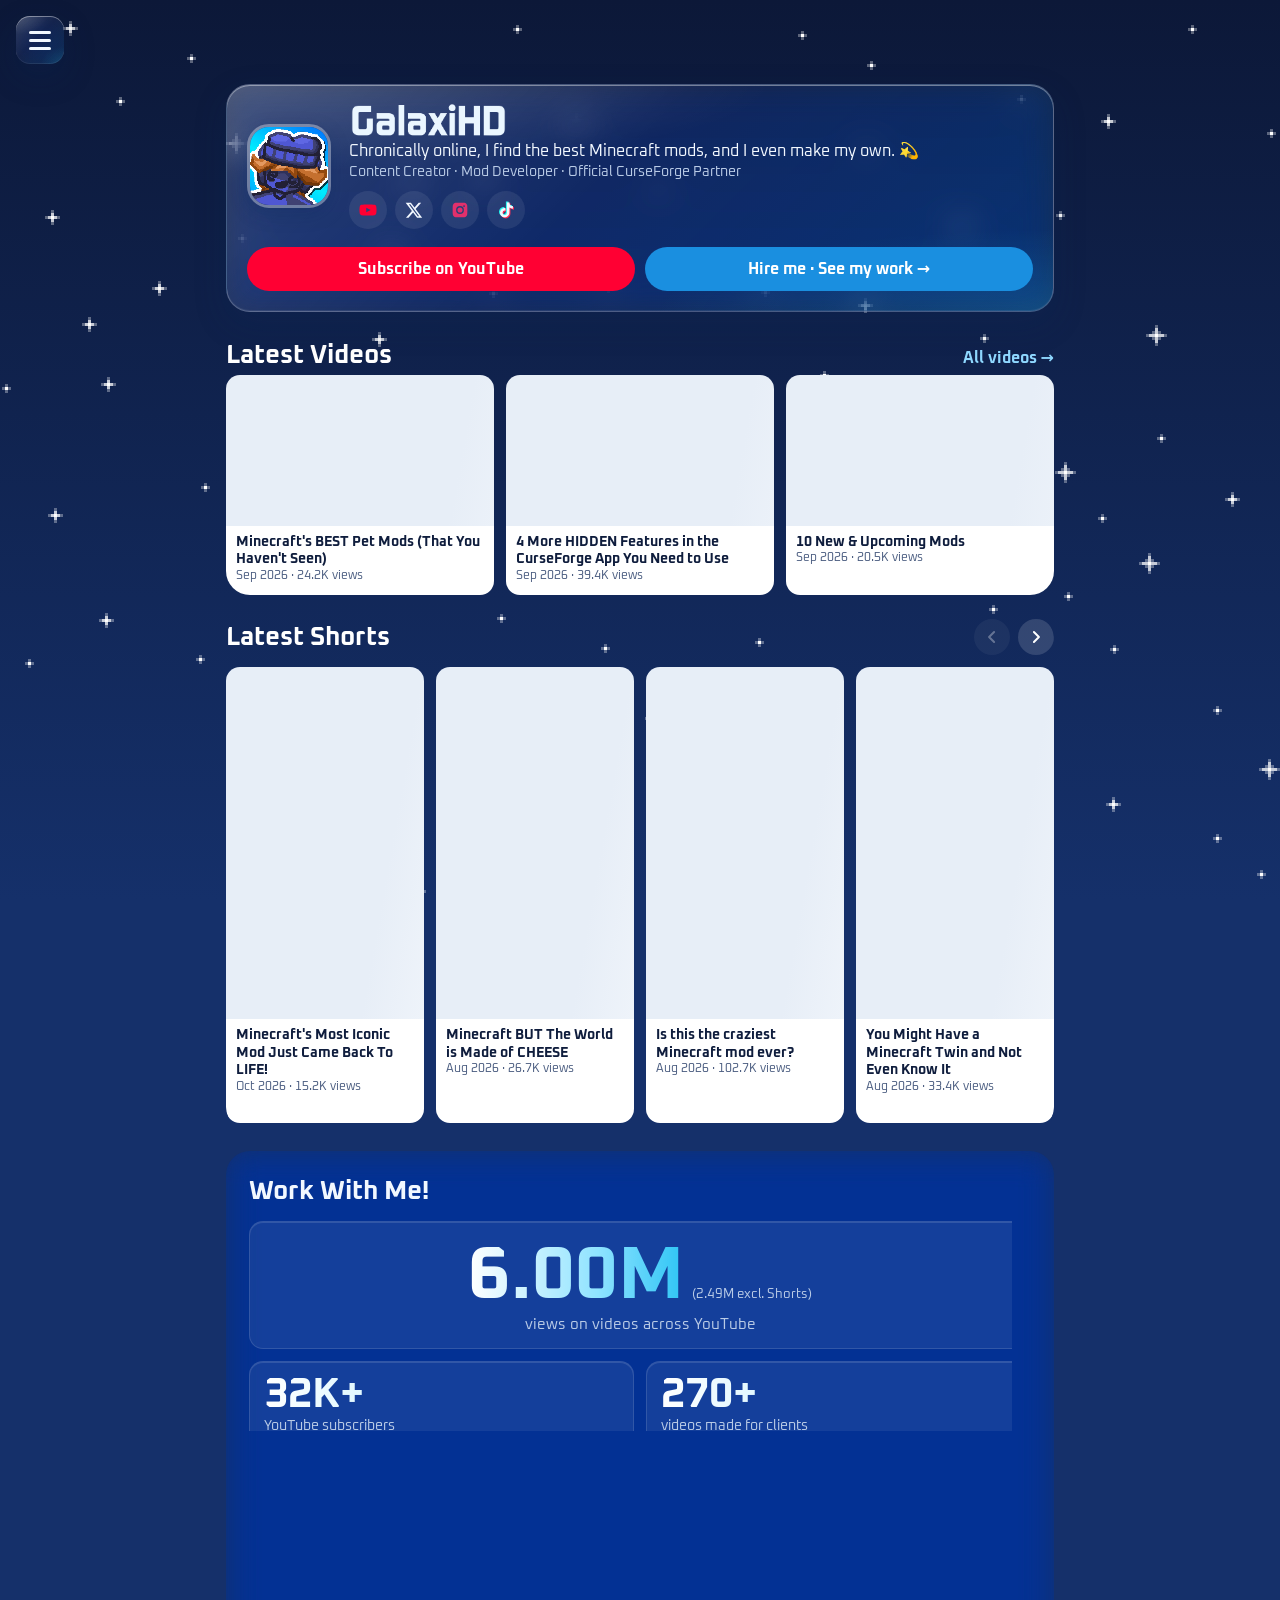
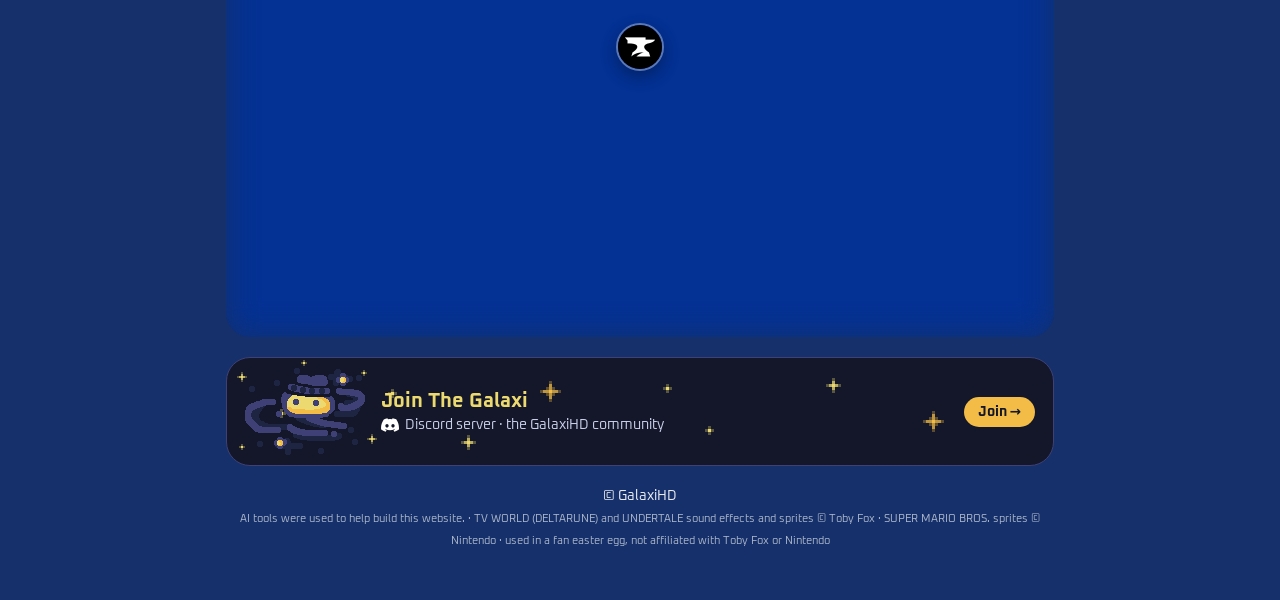
==== index.html @ 45ecb5bf "Egg: Sans-level pass: heal cap, true rotated hitboxes, tells for the sim bot, no-repeat dialogue dec" ====
<!doctype html>
<html lang="en">
<head>
<meta charset="utf-8">
<meta name="viewport" content="width=device-width, initial-scale=1, viewport-fit=cover">
<meta name="theme-color" content="#0c1838" media="(prefers-color-scheme: light)">
<meta name="theme-color" content="#050b1d" media="(prefers-color-scheme: dark)">
<title>GalaxiHD</title>
<meta name="description" content="Chronically online, I find the best Minecraft mods, and I even make my own. Content Creator, Mod Developer, Official CurseForge Partner.">
<meta property="og:title" content="GalaxiHD">
<meta property="og:description" content="Chronically online, I find the best Minecraft mods, and I even make my own. Content Creator, Mod Developer, Official CurseForge Partner.">
<meta property="og:image" content="https://galaxihd.com/assets/banner.jpg">
<link rel="icon" href="assets/logo.jpg">
<link rel="preconnect" href="https://fonts.googleapis.com">
<link rel="preconnect" href="https://fonts.gstatic.com" crossorigin>
<link href="https://fonts.googleapis.com/css2?family=Oxanium:wght@400;700&display=swap" rel="stylesheet">
<link rel="stylesheet" href="style.css?v=202610091642">
</head>
<body>
<header class="top" id="top">
  <button class="menu-btn glass" id="menuBtn" aria-label="Menu" aria-expanded="false" aria-controls="panel"><span></span><span></span><span></span></button>
</header>
<nav class="panel glass" id="panel" aria-label="Site menu">
  <a href="#top" aria-current="page"><svg viewBox="0 0 24 24" aria-hidden="true"><path d="M3 11 12 3.5l9 7.5"/><path d="M5.5 9.5V20h5v-5.5h3V20h5V9.5"/></svg>Home</a>
  <a class="sec" href="#latest">Latest Videos</a>
  <a class="sec" href="#shorts">Latest Shorts</a>
  <a class="sec" href="#work-with-me">Work With Me</a>
  <a class="sec" href="#community">Discord</a>
  <a href="portfolio/"><svg viewBox="0 0 24 24" aria-hidden="true"><rect x="3" y="7" width="18" height="13" rx="2.5"/><path d="M8.5 7V5.5a2 2 0 0 1 2-2h3a2 2 0 0 1 2 2V7M3 12.5h18"/></svg>Portfolio</a>
  <a href="fanart/"><svg viewBox="0 0 24 24" aria-hidden="true"><path d="M12 3a9 9 0 1 0 0 18c1.2 0 1.6-.8 1.6-1.6 0-.9-.8-1.3-.8-2.1 0-.9.7-1.6 1.6-1.6H17a4 4 0 0 0 4-4C21 6.8 17 3 12 3Z"/><circle cx="7.5" cy="11" r="1.2"/><circle cx="10.5" cy="7.2" r="1.2"/><circle cx="15" cy="7.5" r="1.2"/></svg>Fanart</a>
</nav>
<main>
  <section class="card glass hero" id="home">
    <div class="profile">
      <img class="avatar" src="assets/logo.jpg" alt="GalaxiHD avatar">
      <div>
      <!-- ponytail: title is a pre-rendered image of Continuum Bold; the font file itself isn't licensed for web embedding -->
      <h1><img class="name" src="assets/name-dark.png" alt="GalaxiHD"></h1> <!-- light-text version: the header is glass on navy in both themes -->
      <p class="tagline"><span class="on-desktop">Chronically online, I find the best Minecraft mods, and I even make my own. 💫</span><span class="on-phone">Chronically online, I find the best Minecraft mods and make my own. 💫</span></p> <!-- short: phones, fits 2 lines -->
      <p class="sub">Content Creator · Mod Developer · Official CurseForge Partner</p>
      <nav class="socials" id="socials" aria-label="Socials">
        <a class="social yt" href="https://www.youtube.com/@GalaxiHD" aria-label="YouTube" title="YouTube"><svg viewBox="0 0 24 24" aria-hidden="true"><path fill="currentColor" d="M23 7.2a3 3 0 0 0-2.1-2.1C19 4.6 12 4.6 12 4.6s-7 0-8.9.5A3 3 0 0 0 1 7.2 31 31 0 0 0 .6 12a31 31 0 0 0 .4 4.8 3 3 0 0 0 2.1 2.1c1.9.5 8.9.5 8.9.5s7 0 8.9-.5a3 3 0 0 0 2.1-2.1 31 31 0 0 0 .4-4.8 31 31 0 0 0-.4-4.8ZM9.7 15.1V8.9l5.8 3.1-5.8 3.1Z"/></svg></a>
        <a class="social x" href="https://x.com/GalaxiHDLIVE" aria-label="X" title="X"><svg viewBox="0 0 24 24" aria-hidden="true"><path fill="currentColor" d="M18.2 2.3h3.4l-7.4 8.4 8.7 11.5h-6.8l-5.3-7-6.1 7H1.3l7.9-9L.9 2.3h7l4.8 6.3 5.5-6.3Zm-1.2 17.9h1.9L7.1 4.2H5.1L17 20.2Z"/></svg></a>
        <a class="social ig" href="https://www.instagram.com/galaxihd/" aria-label="Instagram" title="Instagram"><svg viewBox="0 0 24 24" aria-hidden="true"><path fill="currentColor" d="M12 2.2c3.2 0 3.6 0 4.8.1 1.2.1 1.8.2 2.2.4.6.2 1 .5 1.4.9.4.4.7.9.9 1.4.2.4.4 1 .4 2.2.1 1.3.1 1.6.1 4.8s0 3.6-.1 4.8c-.1 1.2-.2 1.8-.4 2.2-.2.6-.5 1-.9 1.4-.4.4-.9.7-1.4.9-.4.2-1 .4-2.2.4-1.3.1-1.6.1-4.8.1s-3.6 0-4.8-.1c-1.2-.1-1.8-.2-2.2-.4-.6-.2-1-.5-1.4-.9-.4-.4-.7-.9-.9-1.4-.2-.4-.4-1-.4-2.2C2.2 15.6 2.2 15.2 2.2 12s0-3.6.1-4.8c.1-1.2.2-1.8.4-2.2.2-.6.5-1 .9-1.4.4-.4.9-.7 1.4-.9.4-.2 1-.4 2.2-.4C8.4 2.2 8.8 2.2 12 2.2Zm0 4.6a5.2 5.2 0 1 0 0 10.4 5.2 5.2 0 0 0 0-10.4Zm0 8.6a3.4 3.4 0 1 1 0-6.8 3.4 3.4 0 0 1 0 6.8Zm5.4-9.8a1.2 1.2 0 1 0 0 2.4 1.2 1.2 0 0 0 0-2.4Z"/></svg></a>
        <a class="social tt" href="https://www.tiktok.com/@galaxitiktok" aria-label="TikTok" title="TikTok"><svg viewBox="0 0 24 24" aria-hidden="true"><path fill="currentColor" d="M16.6 2h-3.4v13.6a2.9 2.9 0 1 1-2.9-2.9c.3 0 .6 0 .9.1V9.3a6.3 6.3 0 1 0 5.4 6.3V8.7a8 8 0 0 0 4.6 1.5V6.8a4.7 4.7 0 0 1-4.6-4.8Z"/></svg></a>
      </nav>
      </div>
    </div>
    <div class="cta">
      <a class="pill cta-fan" href="https://www.youtube.com/@GalaxiHD?sub_confirmation=1">Subscribe on YouTube</a>
      <a class="pill cta-hire" href="portfolio/">Hire me · See my work →</a>
    </div>
  </section>

  <section class="card section" id="latest" aria-labelledby="latest-h">
    <div class="section-head">
      <h2 id="latest-h">Latest Videos</h2>
      <a class="text-link" href="portfolio/">All videos →</a>
    </div>
    <div class="grid" data-src="videos.json, clients.json" data-show="3" data-limit="4" data-expand="false"></div>
  </section>

  <section class="card section" id="shorts" aria-labelledby="shorts-h">
    <div class="section-head">
      <h2 id="shorts-h">Latest Shorts</h2>
      <div class="pager">
        <button class="pg" data-dir="-1" aria-label="Previous Shorts" disabled><svg viewBox="0 0 24 24" aria-hidden="true"><path d="m14.5 6-6 6 6 6"/></svg></button>
        <button class="pg" data-dir="1" aria-label="Next Shorts"><svg viewBox="0 0 24 24" aria-hidden="true"><path d="m9.5 6 6 6-6 6"/></svg></button>
      </div>
    </div>
    <div class="shorts" data-src="shorts.json">
      <a class="shorts-yt" href="https://www.youtube.com/@GalaxiHD/shorts">Continue on YouTube<span aria-hidden="true">→</span></a>
    </div>
  </section>

  <section class="card glass work" id="work-with-me" aria-labelledby="work">
    <h2 id="work">Work With Me!</h2>
    <div class="stats">
      <div class="big"><span class="num"><span class="stat" data-stat="stats.json" data-key="views_all">8.31M</span><small>(<span data-stat="stats.json" data-key="views_longform" data-plain>2.48M</span> excl. Shorts)</small></span>views on videos across YouTube</div>
      <div><span class="stat" data-live="UCwywZS4y7ExtoSBUxZDgC3Q">32K+</span><span class="on-desktop">YouTube subscribers</span><span class="on-phone">subscribers</span></div>
      <div><span class="stat" data-count="clients.json, client_shorts.json">270+</span><span class="on-desktop">videos made for clients</span><span class="on-phone">client videos</span></div>
    </div>
    <!-- audience snapshot from YouTube Analytics (via VidIQ), 2026-07-10 to 2026-10-07; refresh every few months -->
    <div class="audience">
      <p class="audience-h">Audience · Last 90 Days</p>
      <ul><li><b>2.6M+</b> views</li><li><b>77%</b> aged 13–34</li><li><b>87%</b> male</li><li><b>Top:</b> US, UK, India, Philippines</li></ul>
    </div>
    <div class="brands">
      <p class="brands-h"><span>Trusted By Brands &amp; Creators</span></p>
      <!-- add a <li><a href="brand site"> per brand; the row turns into a looping carousel by itself once it's wider than the card (site.js) -->
      <div class="brand-track"><ul class="brand-row">
        <li><a href="https://www.curseforge.com/" target="_blank" rel="noopener"><svg aria-hidden="true"><use href="#i-cf"/></svg>CurseForge</a></li>
      </ul></div>
      <!-- creators: one <li> each, hidden while empty. site.js adds the hover tooltip (@ from the link, subs from data-subs)
           and sizes the pfp: 1x, 1.2x at 100K+, 1.5x at 1M+. data-verified adds the blue tick.
        <li data-subs="120000" data-verified><a href="https://www.youtube.com/@handle"><img src="ASSETS/creators/handle.jpg" alt=""></a></li>
      -->
      <ul class="creators">
        <li data-subs="96200"><a href="https://www.youtube.com/@CurseForge"><img src="assets/creators/curseforge.jpg" alt=""></a></li>
      </ul>
    </div>
    <p class="lead">I produce professional quality gaming &amp; entertainment videos from end to end, from idea to upload, as well as developing my own Minecraft mods, assets &amp; textures.</p>
    <ul class="skills" aria-label="What I do">
      <li>Scripting</li><li>Recording</li><li title="DaVinci Resolve">Editing</li><li title="Long-forms reworked into Shorts">Short-Form</li>
      <li>Audio</li><li title="Affinity Photo now, after 3+ years in Photoshop">Thumbnails</li><li title="Titles, descriptions and tags">YouTube SEO</li>
      <li title="My own mods, built in Java">Modding</li><li>Java</li><li title="Blockbench">BB Modeling</li>
      <li title="Aseprite">MC Texturing</li><li title="Blockbench">BB Animation</li><li title="Custom Minecraft assets">MC Assets</li>
    </ul>
    <p class="open">Open for Sponsorships, Client Video Editing, Mod Showcases, Collaborations &amp; more!</p>
    <div class="cta">
      <a class="pill cta-hire" href="portfolio/">See my portfolio →</a>
      <a class="pill cta-mail" href="mailto:contact@galaxihd.com"><svg viewBox="0 0 24 24" aria-hidden="true"><rect x="3" y="5" width="18" height="14" rx="2.5"/><path d="m3.5 7 8.5 6 8.5-6"/></svg>contact@galaxihd.com</a>
    </div>
  </section>

  <a class="discord galaxi" id="community" href="https://discord.gg/hn5hDpAbx8">
    <span class="gx-logo" aria-hidden="true"><img src="assets/discord/logo-crop.png" alt="" width="120" height="87"><img class="gx-star" src="assets/discord/star-m-gold.png" alt="" width="10" height="10" style="left:-8px;top:4px;--d:3.0s;--delay:-0s"><img class="gx-star" src="assets/discord/star-s-gold.png" alt="" width="6" height="6" style="left:116px;top:2px;--d:3.9s;--delay:-0.9s"><img class="gx-star" src="assets/discord/star-m-gold.png" alt="" width="10" height="10" style="left:122px;top:66px;--d:4.6s;--delay:-1.6s"><img class="gx-star" src="assets/discord/star-s-gold.png" alt="" width="6" height="6" style="left:-6px;top:76px;--d:5.3s;--delay:-2.3s"><img class="gx-star" src="assets/discord/star-s-gold.png" alt="" width="6" height="6" style="left:56px;top:-8px;--d:4.2s;--delay:-1.2s"></span>
    <span class="gx-text"><strong>Join The Galaxi</strong><span class="gx-sub"><svg viewBox="0 0 24 24" aria-hidden="true"><path fill="currentColor" d="M20.3 4.4A19.8 19.8 0 0 0 15.4 3l-.6 1.3a18.4 18.4 0 0 0-5.6 0L8.6 3a19.7 19.7 0 0 0-4.9 1.5C.6 9.1-.3 13.6.2 18.1a19.9 19.9 0 0 0 6 3l1.3-2a12.9 12.9 0 0 1-2-1l.5-.4a14.2 14.2 0 0 0 12.1 0l.5.4c-.6.4-1.3.7-2 1l1.3 2a19.8 19.8 0 0 0 6-3c.5-5.2-.9-9.7-3.6-13.7ZM8 15.3c-1.2 0-2.2-1.1-2.2-2.4S6.8 10.5 8 10.5s2.2 1.1 2.2 2.4-1 2.4-2.2 2.4Zm8 0c-1.2 0-2.2-1.1-2.2-2.4s1-2.4 2.2-2.4 2.2 1.1 2.2 2.4-1 2.4-2.2 2.4Z"/></svg><span class="on-desktop">Discord server · the GalaxiHD community</span><span class="on-phone">GalaxiHD community</span></span></span>
    <span class="discord-go">Join →</span>
  </a>

  <footer>© GalaxiHD<br><small>AI tools were used to help build this website. · TV WORLD (DELTARUNE) and UNDERTALE sound effects and sprites © Toby Fox · SUPER MARIO BROS. sprites © Nintendo · used in a fan easter egg, not affiliated with Toby Fox or Nintendo</small></footer>
</main>

<svg width="0" height="0" style="position:absolute" aria-hidden="true"><symbol id="i-cf" viewBox="0 0 24 24"><path fill="currentColor" d="M18.326 9.2145S23.2261 8.4418 24 6.1882h-7.5066V4.4H0l2.0318 2.3576V9.173s5.1267-.2665 7.1098 1.2372c2.7146 2.516-3.053 5.917-3.053 5.917L5.0995 19.6c1.5465-1.4726 4.494-3.3775 9.8983-3.2857-2.0565.65-4.1245 1.6651-5.7344 3.2857h10.9248l-1.0288-3.2726s-7.918-4.6688-.8336-7.1127z"/></symbol><symbol id="i-mr" viewBox="0 0 24 24"><path fill="currentColor" d="M12.252.004a11.78 11.768 0 0 0-8.92 3.73 11 10.999 0 0 0-2.17 3.11 11.37 11.359 0 0 0-1.16 5.169c0 1.42.17 2.5.6 3.77.24.759.77 1.899 1.17 2.529a12.3 12.298 0 0 0 8.85 5.639c.44.05 2.54.07 2.76.02.2-.04.22.1-.26-1.7l-.36-1.37-1.01-.06a8.5 8.489 0 0 1-5.18-1.8 5.34 5.34 0 0 1-1.3-1.26c0-.05.34-.28.74-.5a37.572 37.545 0 0 1 2.88-1.629c.03 0 .5.45 1.06.98l1 .97 2.07-.43 2.06-.43 1.47-1.47c.8-.8 1.48-1.5 1.48-1.52 0-.09-.42-1.63-.46-1.7-.04-.06-.2-.03-1.02.18-.53.13-1.2.3-1.45.4l-.48.15-.53.53-.53.53-.93.1-.93.07-.52-.5a2.7 2.7 0 0 1-.96-1.7l-.13-.6.43-.57c.68-.9.68-.9 1.46-1.1.4-.1.65-.2.83-.33.13-.099.65-.579 1.14-1.069l.9-.9-.7-.7-.7-.7-1.95.54c-1.07.3-1.96.53-1.97.53-.03 0-2.23 2.48-2.63 2.97l-.29.35.28 1.03c.16.56.3 1.16.31 1.34l.03.3-.34.23c-.37.23-2.22 1.3-2.84 1.63-.36.2-.37.2-.44.1-.08-.1-.23-.6-.32-1.03-.18-.86-.17-2.75.02-3.73a8.84 8.839 0 0 1 7.9-6.93c.43-.03.77-.08.78-.1.06-.17.5-2.999.47-3.039-.01-.02-.1-.02-.2-.03Zm3.68.67c-.2 0-.3.1-.37.38-.06.23-.46 2.42-.46 2.52 0 .04.1.11.22.16a8.51 8.499 0 0 1 2.99 2 8.38 8.379 0 0 1 2.16 3.449 6.9 6.9 0 0 1 .4 2.8c0 1.07 0 1.27-.1 1.73a9.37 9.369 0 0 1-1.76 3.769c-.32.4-.98 1.06-1.37 1.38-.38.32-1.54 1.1-1.7 1.14-.1.03-.1.06-.07.26.03.18.64 2.56.7 2.78l.06.06a12.07 12.058 0 0 0 7.27-9.4c.13-.77.13-2.58 0-3.4a11.96 11.948 0 0 0-5.73-8.578c-.7-.42-2.05-1.06-2.25-1.06Z"/></symbol></svg>
<canvas id="fx" aria-hidden="true"></canvas>
<script src="site.js?v=202610091642"></script>
</body>
</html>
---- style.css ----
:root {
    --bg1: #0c1838;
    --bg2: #15306a;
    --soft: #eef3fa;
    --sky: #2ec5f5;
    --sky-deep: #1a8fe0;
    --card: #ffffff;
    --tile: #ffffff;
    --text: #0f1d3d;
    --muted: #4d5f82;
    --shadow: 0 12px 32px rgba(8, 40, 90, .22);
    --shadow-hover: 0 18px 40px rgba(8, 40, 90, .30);
    --radius: 24px;
    --blurple: #5865f2;
    --sk1: #e7eef7;
    --sk2: #f6f9fd;
  }
  @media (prefers-color-scheme: dark) {
    :root {
      --sky: #0b3a66;
      --sky-deep: #061d38;
      --card: #10233f;
      --tile: #16305a;
      --text: #eaf6ff;
      --muted: #a3bbd8;
      --shadow: 0 12px 32px rgba(0, 0, 0, .45);
      --shadow-hover: 0 18px 40px rgba(0, 0, 0, .55);
      --bg1: #050b1d;
      --bg2: #0c1c40;
      --soft: #1c3a66;
      --sk1: #1a3358;
      --sk2: #24436f;
    }
  }
  * { box-sizing: border-box; }
  html { scroll-behavior: smooth; overflow-anchor: none; background: var(--bg2); } /* the colour Safari shows behind its toolbars and when you overscroll */
  [id] { scroll-margin-top: 84px; }
  .sr-only { position: absolute; width: 1px; height: 1px; overflow: hidden; clip: rect(0 0 0 0); }
  body {
    margin: 0;
    min-height: 100vh; min-height: 100dvh;
    font-family: "Oxanium", system-ui, sans-serif;
    color: var(--text);
    padding: 0 0 calc(48px + env(safe-area-inset-bottom)); /* clear of the iPhone home bar */
  }
  /* the navy gradient sits on a fixed layer: iOS ignores background-attachment: fixed (the gradient would stretch down the whole page) */
  body::before { content: ""; position: fixed; inset: 0; z-index: -1; background: linear-gradient(180deg, var(--bg1), var(--bg2)); pointer-events: none; }
  /* pixel night sky: star sprites scaled 3x with nearest-neighbour, twinkling (see site.js) */
  #stars { position: fixed; inset: 0; z-index: 0; pointer-events: none; overflow: hidden; }
  #stars img { position: absolute; image-rendering: pixelated; animation: twinkle var(--d) steps(3, end) var(--delay) infinite; }
  @keyframes twinkle { 0%, 100% { opacity: var(--o); } 50% { opacity: calc(var(--o) * .25); } }
  @media (prefers-reduced-motion: reduce) { #stars img { animation: none; } }
  main { position: relative; z-index: 1; max-width: 560px; margin: 0 auto; padding: 84px 16px 0; display: grid; gap: 20px; }
  .top { position: fixed; top: 16px; left: 16px; z-index: 5; }
  .card { background: var(--card); border-radius: var(--radius); box-shadow: var(--shadow); overflow: hidden; }
  /* compact profile header: avatar on the left, name + lines beside it */
  .profile, .profile-mini { display: flex; align-items: center; gap: 18px; padding: 18px 20px; text-align: left; }
  .profile h1, .profile-mini h1 { margin: 0; }
  .avatar {
    width: 84px; height: 84px; flex: none;
    border-radius: 22px; border: 3px solid var(--card);
    box-shadow: 0 6px 18px rgba(8, 40, 90, .25);
    image-rendering: pixelated;
  }
  h1, h2 { margin: 8px 0 4px; font-weight: 700; }
  h2 { font-size: 1.6rem; } /* one size for every section title, on every page */
  .name { display: block; height: 34px; width: auto; }
  .tagline { margin: 4px 0 0; font-size: 1rem; }
  .sub { margin: 2px 0 0; color: var(--muted); font-size: .88rem; }

  .socials { display: flex; gap: 8px; margin-top: 10px; }
  .social {
    display: grid; place-items: center; width: 38px; height: 38px; border-radius: 50%;
    background: var(--soft); color: var(--text); text-decoration: none;
    transition: transform .15s ease, box-shadow .15s ease, background .15s ease, color .15s ease;
  }
  .social svg { width: 18px; height: 18px; flex: none; color: var(--brand, var(--text)); transition: color .15s ease; }
  .social.yt { --brand: #ff0033; }
  .social.x  { --brand: #000; }
  .social.ig { --brand: #e1306c; --brand-bg: linear-gradient(45deg, #feda75, #fa7e1e 25%, #d62976 50%, #962fbf 75%, #4f5bd5); }
  .social.tt { --brand: #000; }
  @media (prefers-color-scheme: dark) { .social.x svg, .social.tt svg { color: var(--text); } }
  .social:hover, .social:focus-visible {
    transform: translateY(-3px); box-shadow: var(--shadow-hover);
    background: var(--brand-bg, var(--brand)); color: #fff;
  }
  .social:hover svg, .social:focus-visible svg { color: #fff; }
  /* TikTok's 3D logo look: cyan + red offset copies behind the note */
  .social.tt svg { filter: drop-shadow(-1px -1px 0 #25f4ee) drop-shadow(1px 1px 0 #fe2c55); }
  .social.tt:hover svg, .social.tt:focus-visible svg { filter: drop-shadow(-1.5px -1px 0 #25f4ee) drop-shadow(1.5px 1px 0 #fe2c55); }
  .social:focus-visible, .pill:focus-visible { outline: 3px solid var(--sky-deep); outline-offset: 3px; }

  .discord {
    display: flex; align-items: center; gap: 12px; padding: 12px 18px; border-radius: var(--radius); /* same corners as the cards */
    background: rgba(88, 101, 242, .22); border: 1px solid rgba(255, 255, 255, .12);
    color: #fff; text-decoration: none; font-size: .95rem; transition: background .15s ease;
  }
  .discord:hover, .discord:focus-visible { background: rgba(88, 101, 242, .38); }
  .discord > svg { width: 26px; height: 26px; flex: none; color: #fff; }
  .discord-go { margin-left: auto; padding: 6px 14px; border-radius: 999px; background: var(--blurple); font-weight: 700; font-size: .85rem; white-space: nowrap; }

  .pill {
    display: inline-flex; align-items: center; justify-content: center;
    min-height: 44px; padding: 10px 20px; border-radius: 999px;
    font-weight: 700; text-decoration: none; white-space: nowrap;
    transition: transform .15s ease, filter .15s ease;
  }
  .pill:hover { transform: translateY(-2px); filter: brightness(1.05); }

  .work { padding: 22px; }
  .stats { display: grid; grid-template-columns: 1fr 1fr; gap: 12px; margin: 12px 0 4px; }
  .stats > div { padding: 12px 14px; border-radius: 14px; background: var(--soft); font-size: .85rem; color: var(--muted); }
  .stat { display: block; font-size: 1.6rem; font-weight: 700; color: var(--text); }
  /* hero + work calls to action: fan and hire side by side, equal weight */
  .cta { display: grid; grid-template-columns: 1fr 1fr; gap: 10px; }
  .hero .cta { padding: 0 20px 20px; }
  .cta.one { grid-template-columns: 1fr; }
  .cta .pill { color: #fff; font-size: 1rem; }
  .cta-fan { background: #ff0033; }
  .cta-hire { background: var(--sky-deep); }
  .cta-mail { display: inline-flex; align-items: center; justify-content: center; gap: 8px; }
  .cta-mail svg { width: 18px; height: 18px; flex: none; fill: none; stroke: currentColor; stroke-width: 2; stroke-linecap: round; stroke-linejoin: round; }
  .cta-mail { background: var(--soft); color: var(--text) !important; }
  /* .glass (page headers + Work With Me): frosted glass over the night sky, same in light and dark (it always sits on navy).
     Local tokens re-skin everything inside: light text, glassy tiles. */
  .glass {
    --text: #f2f8ff; --muted: #b9cbe6; --soft: rgba(255, 255, 255, .08);
    position: relative; isolation: isolate; color: var(--text);
    background: linear-gradient(135deg, rgba(255, 255, 255, .17), rgba(255, 255, 255, .05) 45%, rgba(46, 197, 245, .12));
    -webkit-backdrop-filter: blur(16px) saturate(170%); backdrop-filter: blur(16px) saturate(170%);
    border: 1px solid rgba(255, 255, 255, .22);
    box-shadow: var(--shadow), inset 0 1px 0 rgba(255, 255, 255, .4), inset 0 -1px 0 rgba(255, 255, 255, .08);
  }
  .glass .avatar { border-color: rgba(255, 255, 255, .35); }
  .glass .social.x svg, .glass .social.tt svg { color: var(--text); } /* black logos vanish on glass */
  .glass::before { /* soft light catching the top-left edge */
    content: ""; position: absolute; inset: 0; z-index: -1; pointer-events: none;
    background: radial-gradient(120% 70% at 0% 0%, rgba(255, 255, 255, .14), transparent 55%),
                radial-gradient(80% 60% at 100% 100%, rgba(46, 197, 245, .16), transparent 60%);
  }
  .work .stats > div { background: rgba(255, 255, 255, .07); border: 1px solid rgba(255, 255, 255, .12); box-shadow: inset 0 1px 0 rgba(255, 255, 255, .12); }
  .work .stat { background: linear-gradient(90deg, #fff, #8fe3ff); -webkit-background-clip: text; background-clip: text; color: transparent; }
  .work .cta-mail { background: rgba(255, 255, 255, .12); border: 1px solid rgba(255, 255, 255, .25); transition: transform .15s ease, background .25s ease; }
  .work .cta-mail:hover { background: rgba(255, 255, 255, .2); }
  .glass { transition: border-color .3s ease, box-shadow .3s ease; }
  .glass::after { /* light that follows the mouse (site.js); fades out when the mouse leaves */
    content: ""; position: absolute; left: 0; top: 0; width: 600px; height: 600px; z-index: -1; pointer-events: none;
    opacity: 0; transition: opacity .4s ease; will-change: transform; /* moved, never repainted */
    background: radial-gradient(circle, rgba(255, 255, 255, .16), transparent 50%);
    transform: translate(calc(var(--mx, 300px) - 300px), calc(var(--my, 300px) - 300px));
  }
  .glass:hover::after { opacity: 1; }
  .glass:hover { border-color: rgba(143, 227, 255, .45); box-shadow: var(--shadow-hover), 0 0 40px rgba(46, 197, 245, .18), inset 0 1px 0 rgba(255, 255, 255, .45); }
  .work h2 { margin: 2px 0 14px; }
  .audience { margin: 10px 0 2px; text-align: center; } /* quick fit check for brands, not a stats page */
  .audience-h { margin: 0 0 6px; font-size: .7rem; font-weight: 700; letter-spacing: .12em; text-transform: uppercase; color: var(--muted); }
  .audience ul { list-style: none; margin: 0; padding: 0; display: flex; flex-wrap: wrap; justify-content: center; gap: 6px 18px; font-size: .9rem; color: var(--muted); }
  .audience b { color: var(--text); }
  .work .stats > div { container-type: inline-size; } /* lets the number shrink to fit its tile */
  .work .stat { font-size: min(clamp(2rem, 6vw, 2.6rem), 19cqi); line-height: 1.05; font-variant-numeric: tabular-nums; white-space: nowrap; }
  .work .stats > div { transition: transform .2s ease, background .25s ease, border-color .25s ease; }
  .work .stats > div:hover { transform: translateY(-3px); background: rgba(255, 255, 255, .12); border-color: rgba(143, 227, 255, .4); }
  /* headline tile: client views, full width, the biggest number on the page */
  .work .stats > .big { grid-column: 1 / -1; text-align: center; padding: 16px 14px 14px; font-size: .95rem; }
  .work .big .num { display: block; } /* big number + small "(2.48M excl. Shorts)" on one line, label below */
  .work .big .num > .stat { display: inline; }
  .work .big small { margin-left: 8px; font-size: .8rem; color: var(--muted); white-space: nowrap; }
  .work .big .stat { font-size: min(clamp(3rem, 11vw, 4.6rem), 26cqi); background: linear-gradient(90deg, #fff, #8fe3ff 60%, #2ec5f5); -webkit-background-clip: text; background-clip: text; }
  /* divider + brand logos; .scroll (added by site.js when they overflow) turns the row into a looping marquee */
  .brands { margin: 18px 0 4px; }
  .brands-h { display: flex; align-items: center; gap: 12px; margin: 0 0 10px; font-size: .75rem; font-weight: 700; letter-spacing: .12em; text-transform: uppercase; color: var(--muted); }
  .brands-h::before, .brands-h::after { content: ""; flex: 1; height: 1px; background: linear-gradient(90deg, transparent, rgba(255, 255, 255, .3), transparent); }
  .brand-track { overflow: hidden; -webkit-mask-image: linear-gradient(90deg, transparent, #000 12%, #000 88%, transparent); mask-image: linear-gradient(90deg, transparent, #000 12%, #000 88%, transparent); }
  .brand-row { list-style: none; margin: 0; padding: 0; display: flex; justify-content: center; container-type: inline-size; }
  .brand-row li { display: flex; align-items: center; gap: 8px; padding: 6px 20px; font-size: 1.1rem; font-weight: 700; white-space: nowrap; opacity: .85; transition: opacity .25s ease; }
  .brand-row li:hover { opacity: 1; }
  .brand-row a { display: flex; align-items: center; gap: 8px; color: inherit; text-decoration: none; } /* the whole logo + name is the link */
  .brand-row svg { width: 26px; height: 26px; color: currentColor; }
  .brand-row.scroll { justify-content: flex-start; width: max-content; animation: marquee 25s linear infinite; }
  .brand-track:hover .brand-row.scroll { animation-play-state: paused; }
  @keyframes marquee { to { transform: translateX(-50%); } }
  @media (prefers-reduced-motion: reduce) { .brand-row.scroll { animation: none; } }
  /* creators: floating round pfps under the brand logos, hover shows @ + subs */
  /* loose staggered cloud; positions are set by site.js (scatter) */
  .creators { list-style: none; margin: 12px 0 0; padding: 0; position: relative; }
  .creators li { position: absolute; will-change: transform; } /* own layer: the float never repaints the glass */
  .creators:empty { display: none; }
  .creators li { animation: bob 4s ease-in-out infinite alternate; }
  @keyframes bob { from { transform: translateY(-3px); } to { transform: translateY(3px); } }
  .creators a { position: relative; display: block; border-radius: 50%; }
  .creators img { display: block; width: calc(48px * var(--s, 1)); height: calc(48px * var(--s, 1)); border-radius: 50%; border: 2px solid rgba(255, 255, 255, .35); box-shadow: 0 6px 16px rgba(0, 0, 0, .3); transition: transform .2s ease, border-color .25s ease; }
  .creators a:hover img, .creators a:focus-visible img { transform: scale(1.12); border-color: #8fe3ff; }
  .creators a:focus-visible { outline: 3px solid var(--sky-deep); outline-offset: 3px; }
  .tip {
    position: absolute; bottom: calc(100% + 10px); left: 50%; translate: -50% 4px; opacity: 0; pointer-events: none; z-index: 2;
    padding: 6px 10px; border-radius: 10px; white-space: nowrap; text-align: center; font-size: .8rem; font-weight: 700; color: #fff;
    background: rgba(12, 24, 56, .95); border: 1px solid rgba(255, 255, 255, .2);
    transition: opacity .2s ease, translate .2s ease;
  }
  .tick { position: absolute; right: -2px; bottom: -2px; width: calc(16px * var(--s, 1)); height: calc(16px * var(--s, 1)); filter: drop-shadow(0 1px 2px rgba(0, 0, 0, .4)); }
  .tip small { display: block; font-weight: 400; color: var(--muted); }
  .creators a:hover .tip, .creators a:focus-visible .tip { opacity: 1; translate: -50% 0; }
  @media (prefers-reduced-motion: reduce) { .creators li { animation: none; } }
  .work .lead { font-size: 1.15rem; line-height: 1.45; margin: 18px 0 12px; font-weight: 700; text-align: center; text-wrap: balance; }
  .skills { list-style: none; padding: 0; margin: 0 0 8px; display: flex; flex-wrap: wrap; gap: 0 6px; justify-content: center; container-type: inline-size; } /* each tag sized to its word; row gap is li margin so the break adds none */
  .skills .break { flex-basis: 100%; height: 0; padding: 0; border: 0; margin: 0; display: none; } /* pyramid rows, each narrower than the one above: 7/5, 6/4/2, 5/4/3, 4/3/3/2 */
  @container (width >= 620px) { .skills .b7 { display: block; } }
  @container (535px <= width < 620px) { .skills .b6 { display: block; } }
  @container (420px <= width < 535px) { .skills .b5 { display: block; } }
  @container (width < 420px) { .skills .b4 { display: block; } }
  @container (width <= 320px) { .skills li:not(.break) { padding: 5px 8px; font-size: .75rem; } }
  .skills li { padding: 5px 12px; margin-bottom: 6px; border-radius: 999px; font-size: .8rem; font-weight: 700; background: rgba(255, 255, 255, .08); border: 1px solid rgba(255, 255, 255, .16); transition: transform .15s ease, background .25s ease, border-color .25s ease, color .25s ease; }
  .skills li:hover { transform: translateY(-2px); background: rgba(143, 227, 255, .18); border-color: rgba(143, 227, 255, .55); color: #fff; }
  .skills li[title] { text-decoration: underline dotted rgba(255, 255, 255, .4); text-underline-offset: 3px; }
  .work .open { margin: 0 0 18px; color: var(--muted); font-size: .9rem; text-align: center; text-wrap: balance; }
  .section-head { display: flex; align-items: baseline; justify-content: space-between; gap: 12px; }
  .text-link { color: var(--sky-deep); font-weight: 700; text-decoration: none; white-space: nowrap; }
  .text-link:hover { text-decoration: underline; }

  /* star pointer (site.js) */
  .star-cursor, .star-cursor * { cursor: none; }
  #cursor {
    position: fixed; left: 0; top: 0; z-index: 11; pointer-events: none; opacity: 0;
    width: 32px; height: 34px; margin: -17px 0 0 -16px; image-rendering: pixelated;
    filter: drop-shadow(0 0 6px rgba(0, 211, 255, .6));
    transition: opacity .15s ease, rotate .3s ease-out, scale .15s ease; /* rotate = sway from mouse movement */
  }
  #cursor.on { opacity: 1; }
  #cursor.hot { scale: 1.25; }
  @media (prefers-reduced-motion: reduce) { #cursor { transition: opacity .15s ease; } }
  #fx { position: fixed; inset: 0; width: 100%; height: 100%; pointer-events: none; z-index: 10; }
  footer { text-align: center; color: #fff; font-size: .85rem; line-height: 1.6; opacity: .9; }
  footer a { color: #fff; }
  footer small { font-size: .7rem; opacity: .7; }

  @media (max-width: 560px) {
    .avatar { width: 64px; height: 64px; border-radius: 18px; }
    .profile, .profile-mini { gap: 14px; padding: 16px; }
    .name { height: 28px; }
    .hero .profile { flex-direction: column; text-align: center; } /* avatar on top: the lines get the full width */
    .hero .socials { justify-content: center; }
    .hero .name { display: block; margin-inline: auto; }
    .on-desktop { display: none; } /* phone wording swaps: .on-desktop / .on-phone spans */
  }
  @media (max-width: 420px) {
    .cta, .stats { grid-template-columns: 1fr; }
  }
  /* ---- menu button + side panel ---- */
  .menu-btn {
    width: 48px; height: 48px; border: 0; border-radius: 14px; cursor: pointer;
    display: grid; place-content: center; gap: 5px; overflow: hidden;
    transition: transform .15s ease;
  }
  .menu-btn span { display: block; width: 22px; height: 3px; border-radius: 2px; background: currentColor; }
  .menu-btn:hover { transform: translateY(-2px); }
  .menu-btn:focus-visible { outline: 3px solid #fff; outline-offset: 3px; }
  /* sidebar: toggled by the button; section links keep it open, page links close it */
  .menu-btn.glass { position: relative; }
  .menu-btn span { transition: transform .2s ease, opacity .2s ease; }
  .menu-open .menu-btn span:nth-child(1) { transform: translateY(8px) rotate(45deg); }
  .menu-open .menu-btn span:nth-child(2) { opacity: 0; transform: scaleX(0); } /* scale too: iOS Safari doesn't repaint an opacity-only change inside the frosted (backdrop-filter) button */
  .menu-open .menu-btn span:nth-child(3) { transform: translateY(-8px) rotate(-45deg); }
  .panel {
    position: fixed; z-index: 5; top: 76px; left: 16px; width: 220px; overflow: hidden; /* ponytail: no scroll, the menu is short; add max-height + overflow-y if it ever outgrows a phone */
    display: none; gap: 2px; padding: 10px; border-radius: 20px;
  }
  .menu-open .panel { display: grid; }
  .panel.anim { animation: drop .2s ease-out; }
  @keyframes drop { from { opacity: 0; transform: translateY(-8px); } }
  .panel a { display: flex; align-items: center; gap: 10px; padding: 10px 12px; border-radius: 12px; color: var(--text); text-decoration: none; font-weight: 700; transition: background .2s ease; }
  .panel a:hover, .panel a:focus-visible { background: rgba(255, 255, 255, .12); outline: none; }
  .panel a[aria-current] { background: rgba(46, 197, 245, .22); }
  .panel a.sec { padding: 7px 12px 7px 40px; font-size: .9rem; font-weight: 400; color: var(--muted); }
  .panel a.sec:hover, .panel a.sec:focus-visible { color: var(--text); }
  .panel svg { width: 18px; height: 18px; flex: none; fill: none; stroke: currentColor; stroke-width: 2; stroke-linecap: round; stroke-linejoin: round; }
  .panel circle { fill: currentColor; stroke: none; }
  /* sidebar never covers the page on desktop: beside it when there's room, pushes it over when tight */
  @media (800px <= width < 1332px) { .menu-open body { padding-left: 236px; } } /* 1332 = 860px main + sidebar on both sides */
  @media (width < 800px) { /* phones: a pop-over menu that may cover the page, never remembered */
    .panel { z-index: 20; width: min(260px, calc(100% - 32px)); }
  }
  @media (prefers-reduced-motion: reduce) { .panel.anim, .menu-btn span { animation: none; transition: none; } }
  /* ---- video grids ---- */
  .section { padding: 22px; }
  .section h2 { margin-top: 0; }
  .section .lede { margin: 0 0 14px; color: var(--muted); }
  .grid { display: grid; grid-template-columns: repeat(2, 1fr); grid-auto-flow: dense; gap: 12px; }
  .vid.open { grid-column: 1 / -1; order: -1; } /* player always takes the top row of its box */
  .vid { transform-origin: 0 0; }
  .vid { margin: 0; }
  .vid .thumb, .vid iframe {
    display: block; width: 100%; aspect-ratio: 16 / 9; border: 0; border-radius: 14px; overflow: hidden;
  }
  .vid .thumb { position: relative; padding: 0; cursor: pointer; }
  .vid .thumb img { width: 100%; height: 100%; object-fit: cover; display: block; opacity: 0; transition: opacity .3s ease; }
  .vid .thumb img.ready { opacity: 1; }
  .vid .thumb::after { /* play badge */
    content: ""; position: absolute; left: 50%; top: 50%; width: 44px; height: 30px; translate: -50% -50%;
    border-radius: 9px; background: rgba(255, 0, 51, .92) url("data:image/svg+xml,%3Csvg xmlns='http://www.w3.org/2000/svg' viewBox='0 0 24 24'%3E%3Cpath fill='white' d='M8 5v14l11-7z'/%3E%3C/svg%3E") center / 18px no-repeat;
    transition: transform .15s ease, opacity .3s ease; opacity: 0;
  }
  .vid .thumb.ready::after { opacity: 1; }
  .vid .thumb:hover::after, .vid .thumb:focus-visible::after { transform: scale(1.12); }
  .vid .thumb:focus-visible { outline: 3px solid var(--sky-deep); outline-offset: 3px; }
  .vid figcaption { margin-top: 6px; font-size: .85rem; font-weight: 700; line-height: 1.3; }
  .vid time { display: block; font-weight: 400; color: var(--muted); font-size: .75rem; }
  /* skeleton shimmer while thumbnails, lists and players load */
  .skel, .vid .thumb, .vid.open .player {
    background: linear-gradient(100deg, var(--sk1) 30%, var(--sk2) 50%, var(--sk1) 70%) 0 0 / 300% 100%;
    animation: shimmer 1.3s linear infinite;
  }
  .vid .thumb.ready { animation: none; background: #000; }
  .vid.open .player { border-radius: 14px; overflow: hidden; position: relative; }
  .player .shield { position: absolute; inset: 0 0 56px; } /* bottom 56px left open for YouTube's control bar */
  .skel-line { height: .8rem; border-radius: 6px; margin-top: 8px; width: 85%; }
  .skel-line.short { width: 40%; height: .65rem; margin-top: 6px; }
  @keyframes shimmer { to { background-position: -150% 0; } }
  @media (prefers-reduced-motion: reduce) { .skel, .vid .thumb, .vid.open .player { animation: none; } }
  .more { margin-top: 14px; width: 100%; border: 0; background: rgba(26, 143, 224, .12); color: var(--text); font: inherit; font-weight: 700; cursor: pointer; }
  /* home Latest Videos: same look as the Shorts strip (no card, caption tab under each video); portfolio keeps its cards */
  #latest { background: none; box-shadow: none; padding: 8px 0 0; } /* with main's 20px gap: an even 28px between hero, Latest Videos, Latest Shorts and Work With Me */
  #latest h2 { color: #fff; }
  #latest .text-link { color: #8fd8ff; }
  #latest .vid:not([hidden]) { display: flex; flex-direction: column; } /* :not([hidden]) keeps the grid's gap-filling hide working */
  #latest .vid .thumb, #latest .vid iframe, #latest .vid.open .player { border-radius: 14px 14px 0 0; }
  #latest .vid figcaption { flex: 1; margin: 0; padding: 8px 10px 10px; background: var(--card); color: var(--text); border-radius: 0 0 14px 14px; }
  #latest .vid .skel-line { margin: 0; width: 100%; border-radius: 0; height: 1.6rem; }
  #latest .vid .skel-line.short { border-radius: 0 0 14px 14px; height: 1.2rem; }
  /* ---- shorts strip: 4 in view (2 when slimmer, 1 on phones), 2 pages via the < > buttons or swiping; buttons hidden on touch ---- */
  /* trial look: no white card, Shorts sit on the page with a card-coloured caption tab hanging under each */
  #shorts { background: none; box-shadow: none; padding: 4px 0 8px; container-type: inline-size; } /* 4px less on top: the 36px < > buttons already push the heading down 4px */
  #shorts h2 { color: #fff; }
  .shorts {
    --n: 1.5; --gap: 12px; /* phones: one and a half, so the next Short peeks in and the tile isn't a whole screen tall */ display: flex; gap: var(--gap); overflow-x: auto; scroll-snap-type: x mandatory;
    overscroll-behavior-x: contain; scrollbar-width: none;
  }
  .shorts::-webkit-scrollbar { display: none; }
  @container (width >= 380px) { .shorts { --n: 2; } }
  @container (width >= 620px) { .shorts { --n: 4; } }
  .shorts > * { flex: none; width: calc((100% - (var(--n) - 1) * var(--gap)) / var(--n)); scroll-snap-align: start; }
  .pager { display: flex; gap: 8px; }
  .pg {
    width: 36px; height: 36px; border-radius: 50%; border: 0; padding: 0; display: grid; place-items: center; cursor: pointer;
    background: rgba(255, 255, 255, .14); color: #fff; transition: background .15s ease, opacity .15s ease;
  }
  .pg svg { width: 20px; height: 20px; fill: none; stroke: currentColor; stroke-width: 2.4; stroke-linecap: round; stroke-linejoin: round; }
  .pg:hover:not(:disabled) { background: rgba(255, 255, 255, .26); }
  .pg:disabled { opacity: .35; cursor: default; }
  .pg:focus-visible { outline: 3px solid var(--sky); outline-offset: 2px; }
  @media (pointer: coarse) { .pager { display: none; } }
  #shorts .section-head { align-items: center; margin-bottom: 12px; }
  #shorts h2 { margin: 0; }
  .shorts .vid { display: flex; flex-direction: column; }
  .shorts .thumb, .shorts .sp { aspect-ratio: 9 / 16; border-radius: 14px 14px 0 0; }
  .shorts .sp { position: relative; overflow: hidden; background: #000; }
  .shorts .sp.skel { background: linear-gradient(100deg, var(--sk1) 30%, var(--sk2) 50%, var(--sk1) 70%) 0 0 / 300% 100%; }
  /* video fits the width; YouTube's title bar + logo land in the cropped 64px bands. Rendered at 3x and scaled down so
     YouTube uses its big-player layout (its small-player layout draws a centre pause icon even with controls=0) */
  .shorts .sp iframe {
    position: absolute; left: 0; top: -64px; width: 300%; height: calc((100% + 128px) * 3); border: 0; pointer-events: none;
    transform: scale(calc(1 / 3)); transform-origin: 0 0;
  }
  .shorts .shield { position: absolute; inset: 0; border: 0; padding: 0; background: none; cursor: pointer; }
  .shorts .mute {
    position: absolute; right: 8px; bottom: 8px; width: 34px; height: 34px; border-radius: 50%; border: 0; padding: 0;
    display: grid; place-items: center; background: rgba(0, 0, 0, .55); color: #fff; cursor: pointer; transition: background .15s ease;
  }
  .shorts .mute:hover { background: rgba(0, 0, 0, .75); }
  .shorts .mute svg { width: 18px; height: 18px; fill: none; stroke: currentColor; stroke-width: 2; stroke-linecap: round; stroke-linejoin: round; }
  .shorts .mute svg path:first-child { fill: currentColor; }
  .shorts .shield:focus-visible, .shorts .mute:focus-visible { outline: 3px solid var(--sky); outline-offset: -3px; }
  .shorts figcaption { flex: 1; margin: 0; padding: 8px 10px 10px; background: var(--card); color: var(--text); border-radius: 0 0 14px 14px; }
  .shorts .skel-line { margin: 0; border-radius: 0 0 14px 14px; height: 3.2rem; width: 100%; }
  .shorts .shorts-yt { /* takes the 8th slot: Short-sized, thumbnail height */
    aspect-ratio: 9 / 16; align-self: flex-start;
    display: flex; flex-direction: column; align-items: center; justify-content: center; gap: 8px; padding: 10px;
    border-radius: 14px; background: #ff0033; color: #fff; font-weight: 700; font-size: .85rem; line-height: 1.25;
    text-align: center; text-decoration: none; transition: transform .15s ease, box-shadow .15s ease;
  }
  .shorts .shorts-yt span { font-size: 1.3rem; }
  .shorts .shorts-yt:hover { transform: translateY(-3px); box-shadow: var(--shadow-hover); }
  .shorts .shorts-yt:focus-visible { outline: 3px solid var(--sky-deep); outline-offset: 3px; }
  .shorts .shorts-yt[hidden] { display: none; }
  .mods { display: grid; gap: 12px; }
  @media (min-width: 700px) { .mods { grid-template-columns: 1fr 1fr; } }
  .mod { display: flex; gap: 14px; align-items: center; padding: 12px; border-radius: 16px; background: var(--tile); color: var(--text); box-shadow: var(--shadow); }
  .mod img { width: 64px; height: 64px; image-rendering: pixelated; flex: none; }
  .mod b { display: block; font-size: 1.05rem; }
  .mod span { font-size: .88rem; color: var(--muted); }
  .mod small { display: block; margin-top: 4px; color: var(--sky-deep); font-weight: 700; }
  .mod { flex-wrap: wrap; } .mod > span:not(.mod-links) { flex: 1; min-width: 0; }
  .mod-links { display: flex; flex-wrap: wrap; gap: 6px; margin: -6px 0 0 78px; flex: 1 0 calc(100% - 78px); } /* desktop: under the text, lined up with it (78 = icon + gap) */
  .cf { --brand: #f16436; }
  .mr { --brand: #00af5c; }
  .head { display: flex; align-items: center; gap: 8px; }
  .brand-h { display: flex; align-items: center; gap: 10px; }
  .brand-h svg { width: 1.2em; height: 1.2em; color: #000; flex: none; }
  @media (prefers-color-scheme: dark) { .brand-h svg { color: var(--text); } } /* black would vanish on the navy card */
  .head h2 { margin-right: auto; } /* profile icons sit top right */
  /* small brand-coloured link pills; fill with the brand colour on hover like the socials */
  .chip { display: inline-flex; align-items: center; gap: 6px; padding: 5px 12px; border-radius: 999px; background: var(--soft); color: var(--text); font-size: .8rem; font-weight: 700; text-decoration: none; transition: background .25s ease, color .25s ease, transform .15s ease; }
  .chip svg { width: 14px; height: 14px; color: var(--brand); transition: color .25s ease; }
  .chip:hover, .chip:focus-visible { background: var(--brand); color: #fff; transform: translateY(-2px); }
  .chip:hover svg, .chip:focus-visible svg { color: #fff; }
  .chip:focus-visible { outline: 3px solid var(--sky-deep); outline-offset: 2px; }
  @media (min-width: 700px) { main { max-width: 860px; } .grid { grid-template-columns: repeat(3, 1fr); } }

  /* portfolio page title card */
  .profile-mini h1 { font-size: 1.8rem; }
  a.pill.more { display: flex; }
  .more[hidden] { display: none !important; }
  /* "Continue on YouTube": the socials' YouTube button, stretched into a pill */
  .more.social { display: flex; gap: 8px; width: 100%; height: auto; border-radius: 999px; background: var(--soft);
    transition: transform .15s ease, box-shadow .15s ease, background .25s ease, color .25s ease; }
  .more.social:hover, .more.social:focus-visible { background: var(--brand); color: #fff; }
  .more.social svg { transform: translateY(-1px); transition: color .25s ease; } /* Oxanium sits its letters a touch high; line the logo up with them */
  .more + .more { margin-top: 8px; }
  /* ---- fanart gallery: columns dealt left to right by site.js, so favourites lead the top row ---- */
  .fanart { display: flex; gap: 12px; align-items: flex-start; }
  .fanart .col { flex: 1; min-width: 0; display: grid; gap: 12px; }
  .fanart a { position: relative; display: block; }
  .fanart img { display: block; width: 100%; height: auto; border-radius: 12px; transition: transform .2s ease; }
  .fanart a:hover img, .fanart a:focus-visible img { transform: scale(1.02); }
  .artist + .artist, .artist + .artist-row, .artist-row + .artist, .artist-row + .artist-row { margin-top: 18px; }
  .artist-row { display: grid; grid-template-columns: repeat(auto-fill, minmax(max(min(200px, 100%), calc((100% - 24px) / 3)), 1fr)); gap: 18px 12px; align-items: start; } /* max 3 per row, same widths */
  .artist-row > .artist { margin-top: 0; }
  .fanart img.tiny, .lightbox img.tiny { image-rendering: pixelated; }
  .lightbox img.tiny { min-width: min(60vmin, 512px); } /* blow tiny pixel art up to a viewable size */
  .fanart a.starred::after { /* Galaxi's favourites: rounded flat amber star, top-left of the piece */
    content: ""; position: absolute; top: 8px; left: 8px; width: 26px; height: 26px; pointer-events: none;
    background: url("data:image/svg+xml,%3Csvg xmlns='http://www.w3.org/2000/svg' viewBox='0 0 24 24'%3E%3Cpath d='M12 3.5l2.6 5.3 5.9.9-4.3 4.1 1 5.8L12 16.9l-5.2 2.7 1-5.8-4.3-4.1 5.9-.9z' fill='%23FFB800' stroke='%23FFB800' stroke-width='2.6' stroke-linejoin='round'/%3E%3C/svg%3E") center / contain no-repeat; }
  .artist h3 { margin: 0 0 10px; font-size: 1rem; }
  .artist h3 > * { display: inline-flex; align-items: center; gap: 6px; color: inherit; text-decoration: none; }
  .artist h3 a:hover { color: var(--sky-deep); }
  .artist h3 svg { width: 18px; height: 18px; fill: currentColor; }
  .fanart a.starred::before { /* soft blast rays turning behind the star */
    content: ""; position: absolute; top: 4px; left: 4px; width: 34px; height: 34px; pointer-events: none; z-index: 1; border-radius: 50%; /* just past the 26px star, same centre */
    background: repeating-conic-gradient(rgba(255, 184, 0, .55) 0 12deg, transparent 12deg 30deg);
    -webkit-mask: radial-gradient(closest-side, #000 30%, transparent); mask: radial-gradient(closest-side, #000 30%, transparent);
    animation: rays 8s linear infinite; }
  .fanart a.starred::after { z-index: 2; }
  /* viewer label over a favourite: same star + rays, centred above the art */
  .lb-fav { position: absolute; bottom: 100%; left: 0; right: 0; margin: 0 0 12px; display: flex; justify-content: center; align-items: center; gap: 8px;
    color: #fff; font-weight: 700; font-size: 1.05rem; text-shadow: 0 2px 8px rgba(0, 0, 0, .5); transition: opacity .3s ease; }
  .lb-fav[hidden] { display: none; }
  .lightbox.dim .lb-fav { opacity: 0; }
  .fav-star { position: relative; width: 22px; height: 22px; background: url("data:image/svg+xml,%3Csvg xmlns='http://www.w3.org/2000/svg' viewBox='0 0 24 24'%3E%3Cpath d='M12 3.5l2.6 5.3 5.9.9-4.3 4.1 1 5.8L12 16.9l-5.2 2.7 1-5.8-4.3-4.1 5.9-.9z' fill='%23FFB800' stroke='%23FFB800' stroke-width='2.6' stroke-linejoin='round'/%3E%3C/svg%3E") center / contain no-repeat; }
  .fav-star::before { content: ""; position: absolute; inset: -4px; z-index: -1; border-radius: 50%;
    background: repeating-conic-gradient(rgba(255, 184, 0, .55) 0 12deg, transparent 12deg 30deg);
    -webkit-mask: radial-gradient(closest-side, #000 30%, transparent); mask: radial-gradient(closest-side, #000 30%, transparent); animation: rays 8s linear infinite; }
  @media (prefers-reduced-motion: reduce) { .fav-star::before { animation: none; } }
  @keyframes rays { to { rotate: 1turn; } }
  @media (prefers-reduced-motion: reduce) { .fanart a.starred::before { animation: none; } }
  #gallery:not(:has(.fanart a)) { display: none; } /* no white card until there is art */
  .share { margin: 0; text-align: center; color: #fff; font-size: .9rem; font-weight: 700; }
  .share.removal { margin-top: -14px; font-size: .8rem; font-weight: 400; opacity: .75; } /* sits right under the share line (main has a 20px grid gap) */
  /* fanart viewer: the clicked piece glides to the centre over a dark blurred page */
  .lightbox { position: fixed; inset: 0; width: 100vw; height: 100dvh; max-width: none; max-height: none; margin: 0; padding: 0; border: 0;
    background: rgba(4, 12, 28, .72); -webkit-backdrop-filter: blur(10px); backdrop-filter: blur(10px); transition: background .3s ease, backdrop-filter .3s ease, -webkit-backdrop-filter .3s ease; }
  .lightbox[open] { display: grid; place-items: center; }
  .lightbox.dim { background: rgba(4, 12, 28, 0); -webkit-backdrop-filter: blur(0); backdrop-filter: blur(0); }
  .lightbox::backdrop { background: none; }
  .lightbox img { max-width: min(92vw, 1600px); max-height: 86dvh; border-radius: 12px; filter: drop-shadow(0 16px 30px rgba(0, 0, 0, .55)); } /* drop-shadow follows the alpha, so transparent art gets no box */
  .lb-frame { position: relative; } /* the X rides on the image's top-right corner */
  .lightbox img { display: block; }
  .lb-close { position: absolute; top: 0; right: 0; transform: translate(50%, -50%); width: 40px; height: 40px; border: 1px solid rgba(255, 255, 255, .3); border-radius: 50%;
    background: rgba(12, 32, 66, .9); color: #fff; font-family: inherit; font-size: 1.5rem; font-weight: 700; line-height: 1; box-shadow: 0 4px 14px rgba(0, 0, 0, .4); transition: background .2s ease, opacity .3s ease; }
  .lb-close:hover, .lb-close:focus-visible { background: var(--sky-deep); outline: none; }
  .lightbox.dim .lb-close { opacity: 0; }
  /* ---- Discord bar: "The Galaxi" server colours (#131729 + the logo's yellows), same twinkling pixel stars as the page, tinted gold ---- */
  .discord.galaxi { position: relative; overflow: hidden; isolation: isolate; background: #131729; border-color: #3f4076; }
  .discord.galaxi:hover, .discord.galaxi:focus-visible { background: #1a2140; }
  .discord.galaxi .discord-go { background: #f2bc47; color: #131729; }
  .discord.galaxi:hover .discord-go { background: #ecda70; }
  .discord.galaxi { padding: 10px 18px; gap: 16px; flex-wrap: wrap; }
  .gx-logo { position: relative; flex: none; width: 120px; height: 87px; } /* logo at true 1x: crisp pixels */
  .gx-logo img { display: block; image-rendering: pixelated; animation: gx-bob 1.6s steps(1) infinite; }
  @keyframes gx-bob { 50% { translate: 0 -1px; } } /* one art pixel up, then back */
  .gx-logo .gx-star { position: absolute; --o: .55; image-rendering: pixelated; animation: twinkle var(--d) steps(3, end) var(--delay) infinite; } /* the page's own stars, gold, kept faint */
  .gx-text { display: grid; gap: 2px; flex: 1; min-width: 160px; }
  .gx-text strong { font-size: 1.25rem; color: #ecda70; }
  .gx-sub { display: inline-flex; align-items: center; gap: 6px; font-size: .85rem; color: #c9cde8; }
  .gx-sub svg { width: 18px; height: 18px; flex: none; color: #fff; }
  @media (prefers-reduced-motion: reduce) { .gx-logo img { animation: none; } }
  .gx-sky { position: absolute; inset: 0; z-index: -1; pointer-events: none; }
  .gx-sky img { position: absolute; image-rendering: pixelated; animation: twinkle var(--d) steps(3, end) var(--delay) infinite; }
  @media (prefers-reduced-motion: reduce) { .gx-sky img { animation: none; } }
  .on-phone { display: none; } @media (max-width: 560px) { .on-phone { display: inline; } }
  /* ---- phones: fingertip-sized tap targets (44px) and nothing under 13px ---- */
  @media (max-width: 560px) {
    .social:not(.more) { width: 44px; height: 44px; }
    .text-link { display: inline-block; padding: 12px 0; margin: -12px 0; } /* bigger hit area, same layout */
    .brand-row a { min-height: 44px; }
    .chip { min-height: 40px; padding: 8px 14px; font-size: .85rem; }
    .vid time, .work .big small, .mod small, .skills li, .brands-h span { font-size: .85rem; }
    .audience-h, footer small { font-size: .85rem; }
    .shorts .mute { width: 44px; height: 44px; }
    /* Work With Me, phone cut: the selling points only. Big views number, subs + client videos side by side,
       CurseForge, what I'm open for, and the two buttons. The pitch paragraph, skill chips, creator pfps and the
       "excl. Shorts" note and the audience snapshot stay on desktop (the portfolio covers the detail) */
    .work .stats { grid-template-columns: 1fr 1fr; }
    .work .big small, .work .creators, .work .lead, .work .skills, .work .audience { display: none; }
    .work .open { margin-top: 14px; }
    /* Discord card: logo left, title and line beside it, Join in the bottom-right corner (no lonely button row underneath) */
    .discord.galaxi { display: grid; grid-template-columns: auto 1fr; column-gap: 14px; row-gap: 8px; align-items: center; padding: 12px 16px; }
    .discord.galaxi .gx-logo { grid-row: span 2; }
    .discord.galaxi .gx-text { min-width: 0; align-self: end; }
    .discord.galaxi { row-gap: 6px; padding: 10px 14px; }
    .discord.galaxi .discord-go { margin-left: 0; justify-self: end; align-self: start; min-height: 36px; display: inline-flex; align-items: center; padding: 0 16px; } /* tucked under the text, level with the logo's bottom */
    /* mod cards: icon + text on top, the store buttons side by side in their own full-width row (they stacked in the narrow text column) */
    .mod { display: grid; grid-template-columns: 56px 1fr; column-gap: 12px; row-gap: 10px; }
    .mod img { width: 56px; height: 56px; }
    .mod-links { grid-column: 1 / -1; display: grid; grid-template-columns: 1fr 1fr; gap: 8px; margin: 0; }
    .mod-links .chip { justify-content: center; min-height: 40px; }
    /* video and Short tiles: titles cut to 2 lines, just the view count under them (the date is desktop-only) */
    .vid .vt { display: -webkit-box; -webkit-line-clamp: 2; line-clamp: 2; -webkit-box-orient: vertical; overflow: hidden; }
    #latest .vid figcaption, .shorts figcaption { padding: 6px 10px 8px; }
  }
  /* ---- phones: ☰ floats in the top-left corner; it opens a row of square page buttons to its right (icons only, no section links),
     and a dark gradient fades down from the top while it's open so the buttons read over anything ---- */
  @media (width < 800px) {
    main { padding-top: 16px; } /* no band kept for a header: the button floats over the hero's empty corner */
    .top { top: max(12px, env(safe-area-inset-top)); left: max(12px, env(safe-area-inset-left)); }
    .menu-btn.glass, .panel a { /* frosted glass, tinted dark so the white icons still show over the white video cards */
      background: linear-gradient(135deg, rgba(255, 255, 255, .16), rgba(12, 32, 66, .45));
      -webkit-backdrop-filter: blur(14px) saturate(170%); backdrop-filter: blur(14px) saturate(170%);
      border: 1px solid rgba(255, 255, 255, .25); box-shadow: 0 4px 14px rgba(0, 0, 0, .25), inset 0 1px 0 rgba(255, 255, 255, .4);
    }
    .menu-open .top::before { content: ""; position: fixed; inset: 0 0 auto; height: 140px; z-index: -1; pointer-events: none;
      background: linear-gradient(rgba(4, 10, 28, .85), rgba(4, 10, 28, .45) 55%, transparent); animation: fade .2s ease-out; }
    @keyframes fade { from { opacity: 0; } }
    .panel.glass { top: max(12px, env(safe-area-inset-top)); left: calc(max(12px, env(safe-area-inset-left)) + 60px); width: auto; padding: 0; gap: 8px; grid-auto-flow: column; background: none; border: 0; box-shadow: none; backdrop-filter: none; -webkit-backdrop-filter: none; overflow: visible; }
    .panel.glass::before, .panel.glass::after { display: none; }
    .panel a.sec { display: none; }
    .panel a { width: 48px; height: 48px; padding: 0; gap: 0; justify-content: center; font-size: 0; border-radius: 14px; } /* font-size 0 hides the word but keeps it as the link's name */
    .panel a[aria-current] { background: linear-gradient(135deg, rgba(255, 255, 255, .2), rgba(46, 197, 245, .45)); border-color: rgba(143, 227, 255, .7); }
    .panel svg { width: 22px; height: 22px; }
    .panel.anim { animation: slide .2s ease-out; }
    @keyframes slide { from { opacity: 0; transform: translateX(-8px); } }
  }
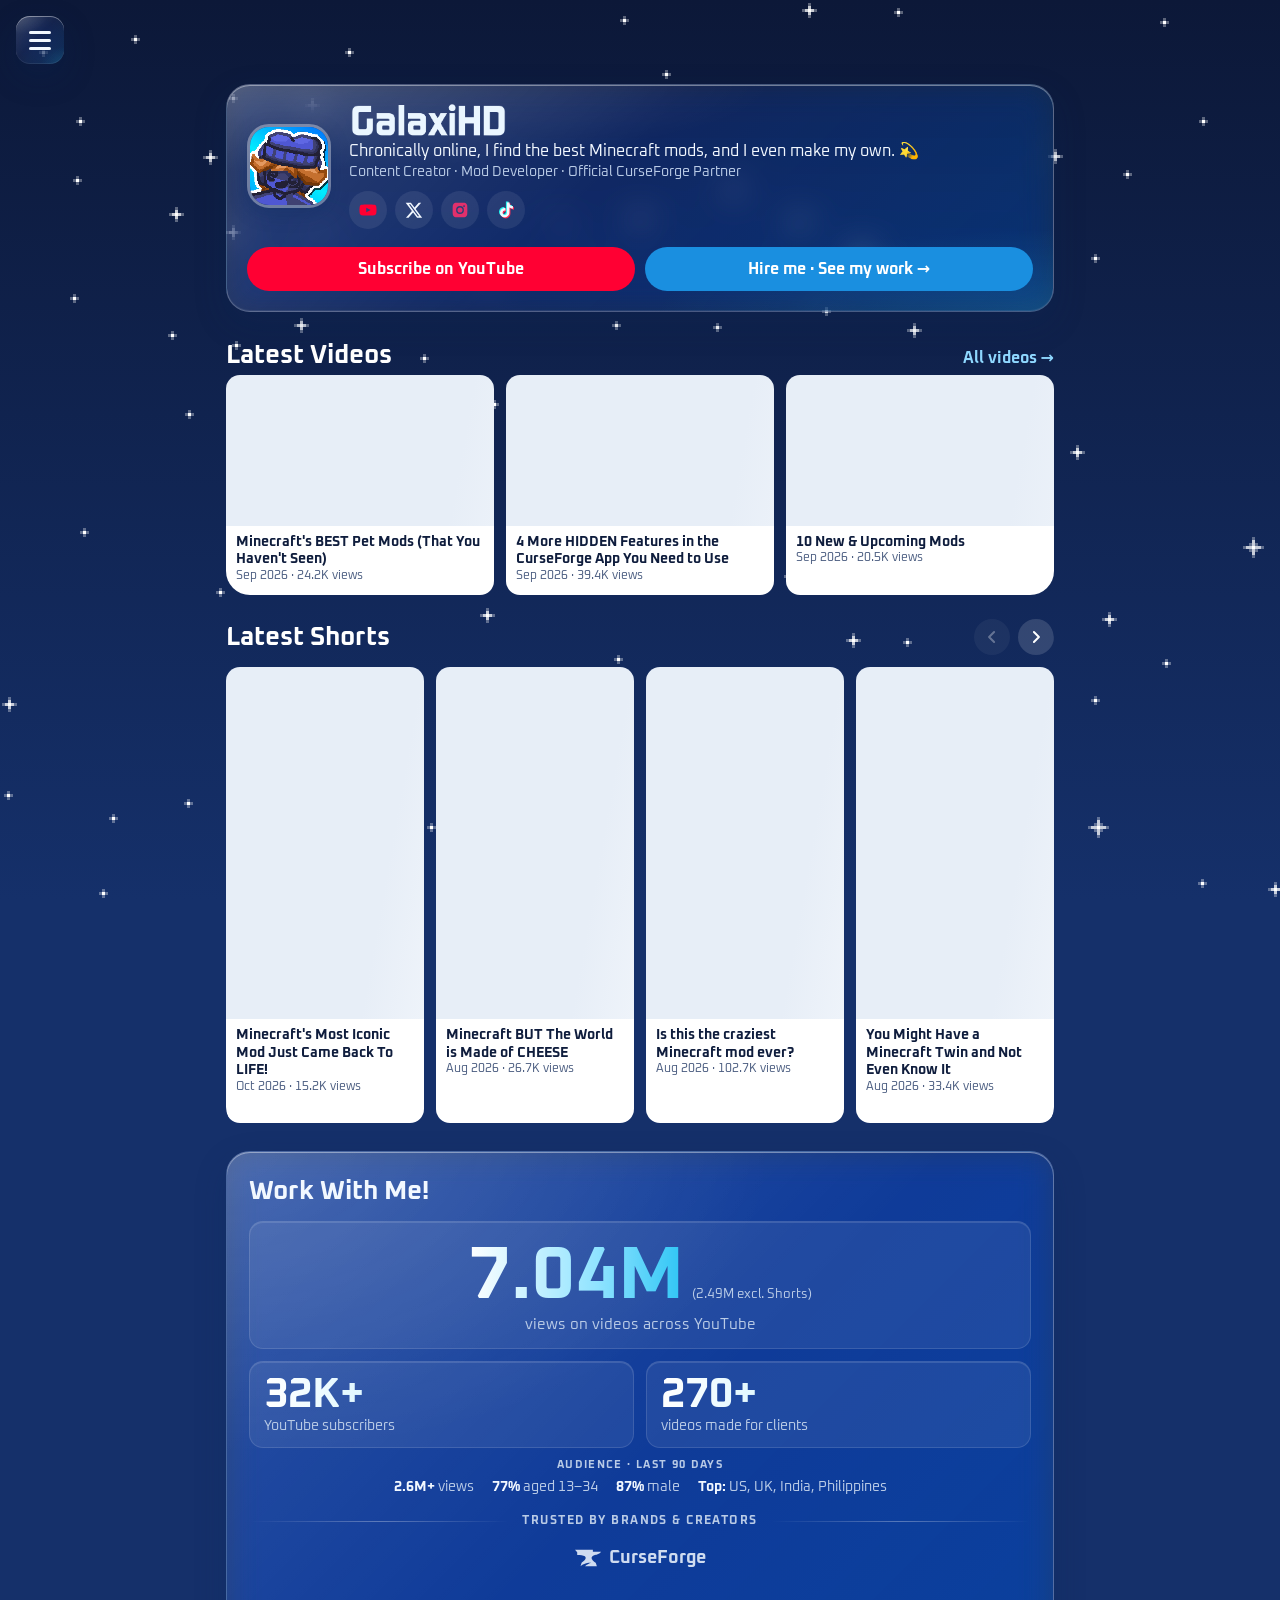
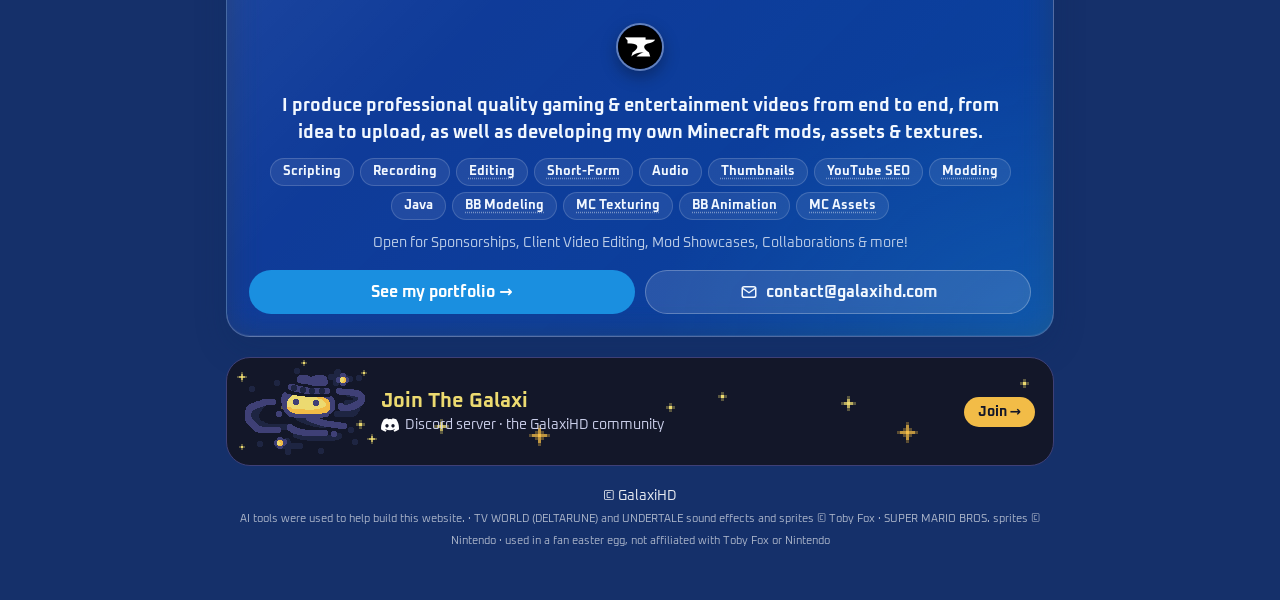
==== commit 615009d6: "Egg: no-hit and streak reactions end in a playful dig Co-Authored-By: Claude Opus 5.5 <noreply@anthr" ====
--- a/index.html
+++ b/index.html
@@ -14,7 +14,7 @@
 <link rel="preconnect" href="https://fonts.googleapis.com">
 <link rel="preconnect" href="https://fonts.gstatic.com" crossorigin>
 <link href="https://fonts.googleapis.com/css2?family=Oxanium:wght@400;700&display=swap" rel="stylesheet">
-<link rel="stylesheet" href="style.css?v=202610091642">
+<link rel="stylesheet" href="style.css?v=202610091648">
 </head>
 <body>
 <header class="top" id="top">
@@ -124,6 +124,6 @@
 
 <svg width="0" height="0" style="position:absolute" aria-hidden="true"><symbol id="i-cf" viewBox="0 0 24 24"><path fill="currentColor" d="M18.326 9.2145S23.2261 8.4418 24 6.1882h-7.5066V4.4H0l2.0318 2.3576V9.173s5.1267-.2665 7.1098 1.2372c2.7146 2.516-3.053 5.917-3.053 5.917L5.0995 19.6c1.5465-1.4726 4.494-3.3775 9.8983-3.2857-2.0565.65-4.1245 1.6651-5.7344 3.2857h10.9248l-1.0288-3.2726s-7.918-4.6688-.8336-7.1127z"/></symbol><symbol id="i-mr" viewBox="0 0 24 24"><path fill="currentColor" d="M12.252.004a11.78 11.768 0 0 0-8.92 3.73 11 10.999 0 0 0-2.17 3.11 11.37 11.359 0 0 0-1.16 5.169c0 1.42.17 2.5.6 3.77.24.759.77 1.899 1.17 2.529a12.3 12.298 0 0 0 8.85 5.639c.44.05 2.54.07 2.76.02.2-.04.22.1-.26-1.7l-.36-1.37-1.01-.06a8.5 8.489 0 0 1-5.18-1.8 5.34 5.34 0 0 1-1.3-1.26c0-.05.34-.28.74-.5a37.572 37.545 0 0 1 2.88-1.629c.03 0 .5.45 1.06.98l1 .97 2.07-.43 2.06-.43 1.47-1.47c.8-.8 1.48-1.5 1.48-1.52 0-.09-.42-1.63-.46-1.7-.04-.06-.2-.03-1.02.18-.53.13-1.2.3-1.45.4l-.48.15-.53.53-.53.53-.93.1-.93.07-.52-.5a2.7 2.7 0 0 1-.96-1.7l-.13-.6.43-.57c.68-.9.68-.9 1.46-1.1.4-.1.65-.2.83-.33.13-.099.65-.579 1.14-1.069l.9-.9-.7-.7-.7-.7-1.95.54c-1.07.3-1.96.53-1.97.53-.03 0-2.23 2.48-2.63 2.97l-.29.35.28 1.03c.16.56.3 1.16.31 1.34l.03.3-.34.23c-.37.23-2.22 1.3-2.84 1.63-.36.2-.37.2-.44.1-.08-.1-.23-.6-.32-1.03-.18-.86-.17-2.75.02-3.73a8.84 8.839 0 0 1 7.9-6.93c.43-.03.77-.08.78-.1.06-.17.5-2.999.47-3.039-.01-.02-.1-.02-.2-.03Zm3.68.67c-.2 0-.3.1-.37.38-.06.23-.46 2.42-.46 2.52 0 .04.1.11.22.16a8.51 8.499 0 0 1 2.99 2 8.38 8.379 0 0 1 2.16 3.449 6.9 6.9 0 0 1 .4 2.8c0 1.07 0 1.27-.1 1.73a9.37 9.369 0 0 1-1.76 3.769c-.32.4-.98 1.06-1.37 1.38-.38.32-1.54 1.1-1.7 1.14-.1.03-.1.06-.07.26.03.18.64 2.56.7 2.78l.06.06a12.07 12.058 0 0 0 7.27-9.4c.13-.77.13-2.58 0-3.4a11.96 11.948 0 0 0-5.73-8.578c-.7-.42-2.05-1.06-2.25-1.06Z"/></symbol></svg>
 <canvas id="fx" aria-hidden="true"></canvas>
-<script src="site.js?v=202610091642"></script>
+<script src="site.js?v=202610091648"></script>
 </body>
 </html>
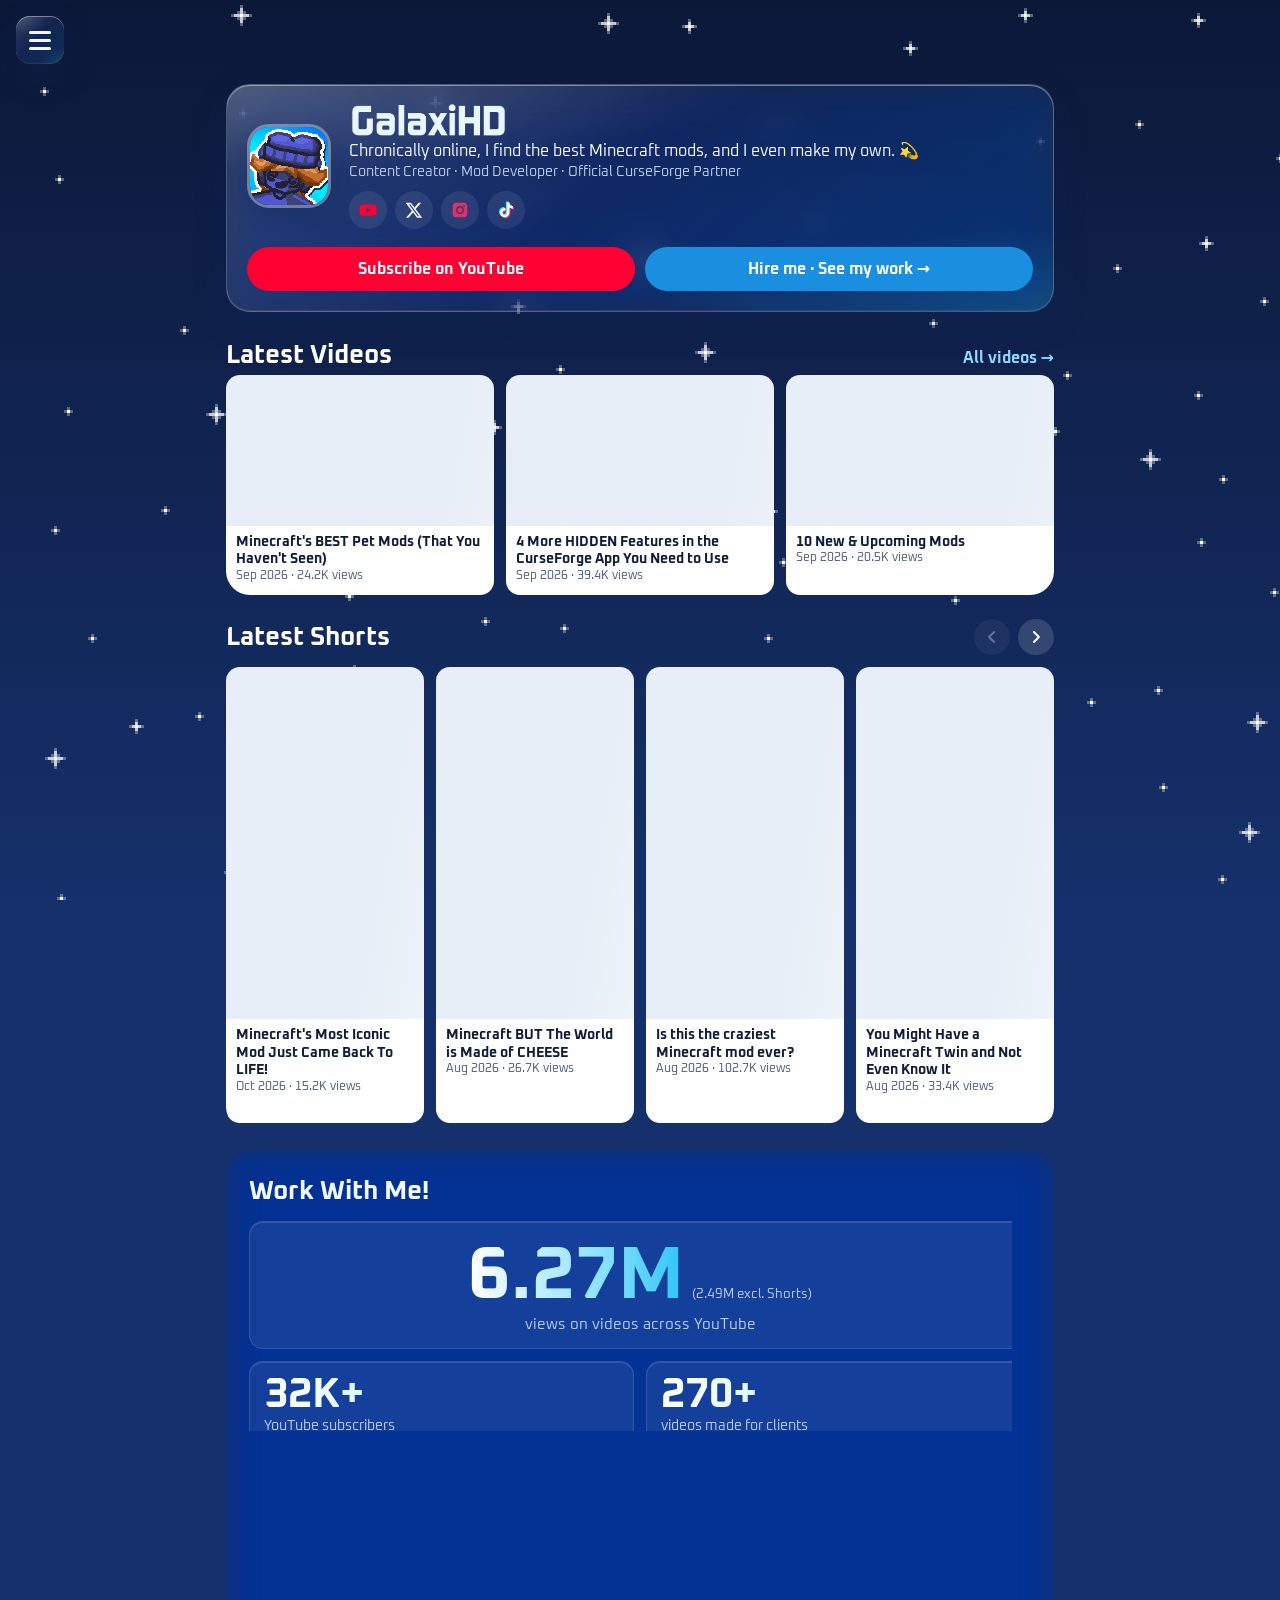
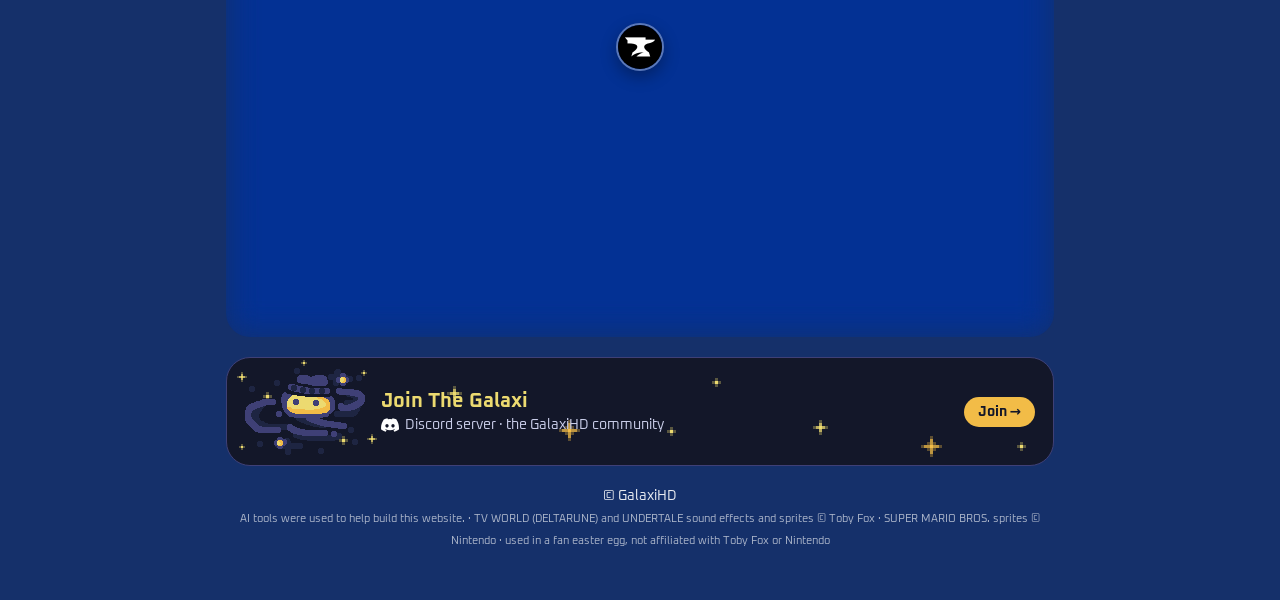
==== commit 234ec6f2: "Egg: Galaxi's mods/cheater streak line Co-Authored-By: Claude Opus 5.5 <noreply@anthropic.com>" ====
--- a/index.html
+++ b/index.html
@@ -14,7 +14,7 @@
 <link rel="preconnect" href="https://fonts.googleapis.com">
 <link rel="preconnect" href="https://fonts.gstatic.com" crossorigin>
 <link href="https://fonts.googleapis.com/css2?family=Oxanium:wght@400;700&display=swap" rel="stylesheet">
-<link rel="stylesheet" href="style.css?v=202610091648">
+<link rel="stylesheet" href="style.css?v=202610091650">
 </head>
 <body>
 <header class="top" id="top">
@@ -124,6 +124,6 @@
 
 <svg width="0" height="0" style="position:absolute" aria-hidden="true"><symbol id="i-cf" viewBox="0 0 24 24"><path fill="currentColor" d="M18.326 9.2145S23.2261 8.4418 24 6.1882h-7.5066V4.4H0l2.0318 2.3576V9.173s5.1267-.2665 7.1098 1.2372c2.7146 2.516-3.053 5.917-3.053 5.917L5.0995 19.6c1.5465-1.4726 4.494-3.3775 9.8983-3.2857-2.0565.65-4.1245 1.6651-5.7344 3.2857h10.9248l-1.0288-3.2726s-7.918-4.6688-.8336-7.1127z"/></symbol><symbol id="i-mr" viewBox="0 0 24 24"><path fill="currentColor" d="M12.252.004a11.78 11.768 0 0 0-8.92 3.73 11 10.999 0 0 0-2.17 3.11 11.37 11.359 0 0 0-1.16 5.169c0 1.42.17 2.5.6 3.77.24.759.77 1.899 1.17 2.529a12.3 12.298 0 0 0 8.85 5.639c.44.05 2.54.07 2.76.02.2-.04.22.1-.26-1.7l-.36-1.37-1.01-.06a8.5 8.489 0 0 1-5.18-1.8 5.34 5.34 0 0 1-1.3-1.26c0-.05.34-.28.74-.5a37.572 37.545 0 0 1 2.88-1.629c.03 0 .5.45 1.06.98l1 .97 2.07-.43 2.06-.43 1.47-1.47c.8-.8 1.48-1.5 1.48-1.52 0-.09-.42-1.63-.46-1.7-.04-.06-.2-.03-1.02.18-.53.13-1.2.3-1.45.4l-.48.15-.53.53-.53.53-.93.1-.93.07-.52-.5a2.7 2.7 0 0 1-.96-1.7l-.13-.6.43-.57c.68-.9.68-.9 1.46-1.1.4-.1.65-.2.83-.33.13-.099.65-.579 1.14-1.069l.9-.9-.7-.7-.7-.7-1.95.54c-1.07.3-1.96.53-1.97.53-.03 0-2.23 2.48-2.63 2.97l-.29.35.28 1.03c.16.56.3 1.16.31 1.34l.03.3-.34.23c-.37.23-2.22 1.3-2.84 1.63-.36.2-.37.2-.44.1-.08-.1-.23-.6-.32-1.03-.18-.86-.17-2.75.02-3.73a8.84 8.839 0 0 1 7.9-6.93c.43-.03.77-.08.78-.1.06-.17.5-2.999.47-3.039-.01-.02-.1-.02-.2-.03Zm3.68.67c-.2 0-.3.1-.37.38-.06.23-.46 2.42-.46 2.52 0 .04.1.11.22.16a8.51 8.499 0 0 1 2.99 2 8.38 8.379 0 0 1 2.16 3.449 6.9 6.9 0 0 1 .4 2.8c0 1.07 0 1.27-.1 1.73a9.37 9.369 0 0 1-1.76 3.769c-.32.4-.98 1.06-1.37 1.38-.38.32-1.54 1.1-1.7 1.14-.1.03-.1.06-.07.26.03.18.64 2.56.7 2.78l.06.06a12.07 12.058 0 0 0 7.27-9.4c.13-.77.13-2.58 0-3.4a11.96 11.948 0 0 0-5.73-8.578c-.7-.42-2.05-1.06-2.25-1.06Z"/></symbol></svg>
 <canvas id="fx" aria-hidden="true"></canvas>
-<script src="site.js?v=202610091648"></script>
+<script src="site.js?v=202610091650"></script>
 </body>
 </html>
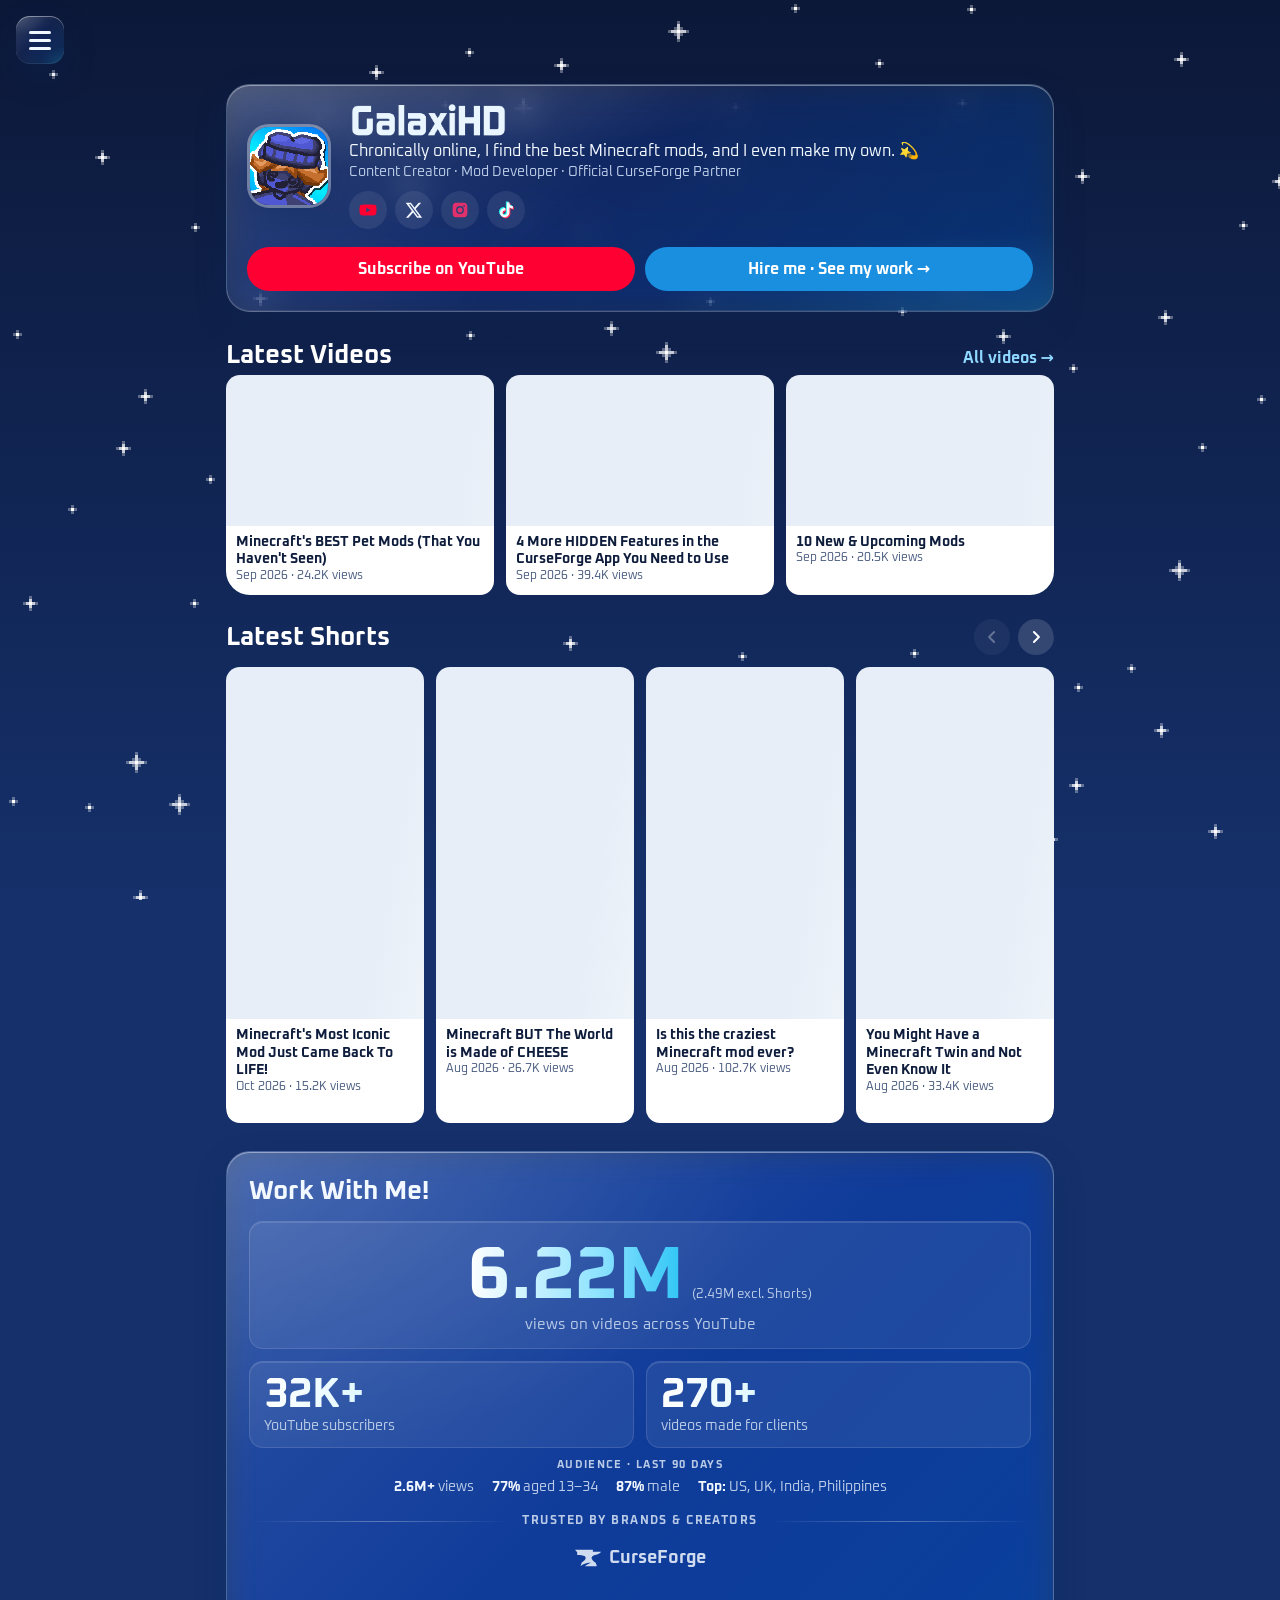
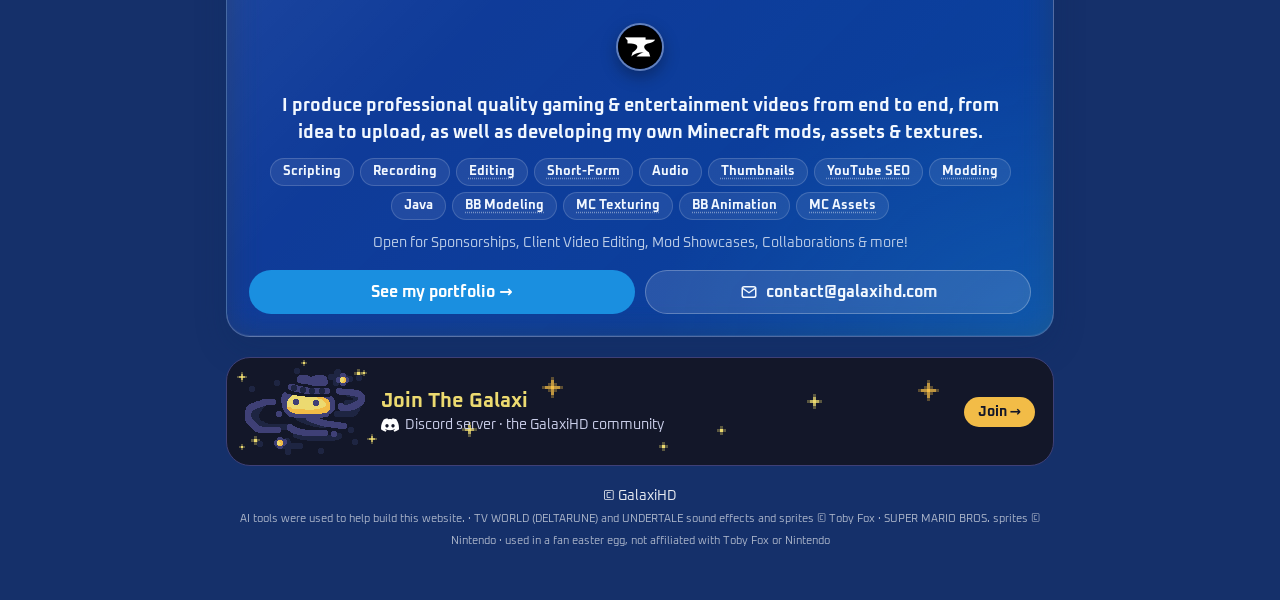
==== commit 0a41264b: "Egg: one(...) variants for every dialogue line (opening, reactions, narrator, retries, loops, phone," ====
--- a/index.html
+++ b/index.html
@@ -14,7 +14,7 @@
 <link rel="preconnect" href="https://fonts.googleapis.com">
 <link rel="preconnect" href="https://fonts.gstatic.com" crossorigin>
 <link href="https://fonts.googleapis.com/css2?family=Oxanium:wght@400;700&display=swap" rel="stylesheet">
-<link rel="stylesheet" href="style.css?v=202610091650">
+<link rel="stylesheet" href="style.css?v=202610091715">
 </head>
 <body>
 <header class="top" id="top">
@@ -124,6 +124,6 @@
 
 <svg width="0" height="0" style="position:absolute" aria-hidden="true"><symbol id="i-cf" viewBox="0 0 24 24"><path fill="currentColor" d="M18.326 9.2145S23.2261 8.4418 24 6.1882h-7.5066V4.4H0l2.0318 2.3576V9.173s5.1267-.2665 7.1098 1.2372c2.7146 2.516-3.053 5.917-3.053 5.917L5.0995 19.6c1.5465-1.4726 4.494-3.3775 9.8983-3.2857-2.0565.65-4.1245 1.6651-5.7344 3.2857h10.9248l-1.0288-3.2726s-7.918-4.6688-.8336-7.1127z"/></symbol><symbol id="i-mr" viewBox="0 0 24 24"><path fill="currentColor" d="M12.252.004a11.78 11.768 0 0 0-8.92 3.73 11 10.999 0 0 0-2.17 3.11 11.37 11.359 0 0 0-1.16 5.169c0 1.42.17 2.5.6 3.77.24.759.77 1.899 1.17 2.529a12.3 12.298 0 0 0 8.85 5.639c.44.05 2.54.07 2.76.02.2-.04.22.1-.26-1.7l-.36-1.37-1.01-.06a8.5 8.489 0 0 1-5.18-1.8 5.34 5.34 0 0 1-1.3-1.26c0-.05.34-.28.74-.5a37.572 37.545 0 0 1 2.88-1.629c.03 0 .5.45 1.06.98l1 .97 2.07-.43 2.06-.43 1.47-1.47c.8-.8 1.48-1.5 1.48-1.52 0-.09-.42-1.63-.46-1.7-.04-.06-.2-.03-1.02.18-.53.13-1.2.3-1.45.4l-.48.15-.53.53-.53.53-.93.1-.93.07-.52-.5a2.7 2.7 0 0 1-.96-1.7l-.13-.6.43-.57c.68-.9.68-.9 1.46-1.1.4-.1.65-.2.83-.33.13-.099.65-.579 1.14-1.069l.9-.9-.7-.7-.7-.7-1.95.54c-1.07.3-1.96.53-1.97.53-.03 0-2.23 2.48-2.63 2.97l-.29.35.28 1.03c.16.56.3 1.16.31 1.34l.03.3-.34.23c-.37.23-2.22 1.3-2.84 1.63-.36.2-.37.2-.44.1-.08-.1-.23-.6-.32-1.03-.18-.86-.17-2.75.02-3.73a8.84 8.839 0 0 1 7.9-6.93c.43-.03.77-.08.78-.1.06-.17.5-2.999.47-3.039-.01-.02-.1-.02-.2-.03Zm3.68.67c-.2 0-.3.1-.37.38-.06.23-.46 2.42-.46 2.52 0 .04.1.11.22.16a8.51 8.499 0 0 1 2.99 2 8.38 8.379 0 0 1 2.16 3.449 6.9 6.9 0 0 1 .4 2.8c0 1.07 0 1.27-.1 1.73a9.37 9.369 0 0 1-1.76 3.769c-.32.4-.98 1.06-1.37 1.38-.38.32-1.54 1.1-1.7 1.14-.1.03-.1.06-.07.26.03.18.64 2.56.7 2.78l.06.06a12.07 12.058 0 0 0 7.27-9.4c.13-.77.13-2.58 0-3.4a11.96 11.948 0 0 0-5.73-8.578c-.7-.42-2.05-1.06-2.25-1.06Z"/></symbol></svg>
 <canvas id="fx" aria-hidden="true"></canvas>
-<script src="site.js?v=202610091650"></script>
+<script src="site.js?v=202610091715"></script>
 </body>
 </html>
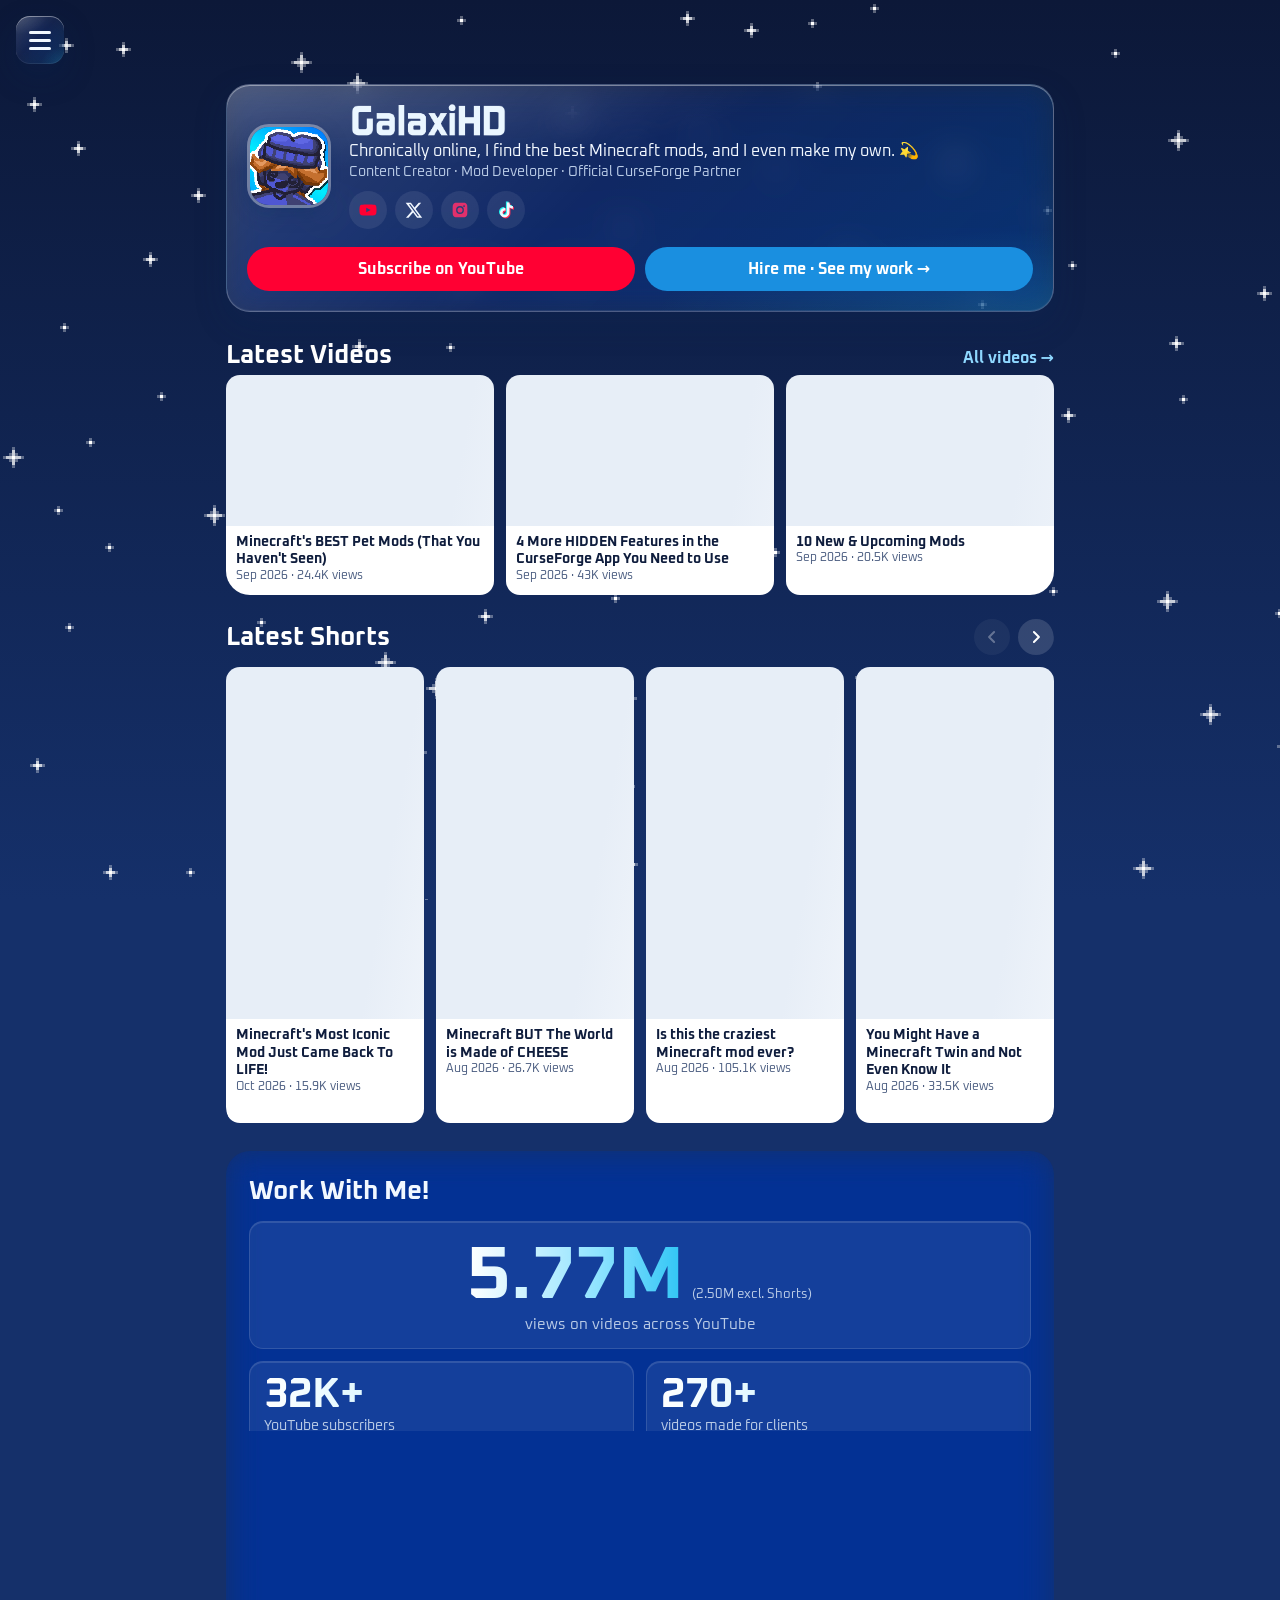
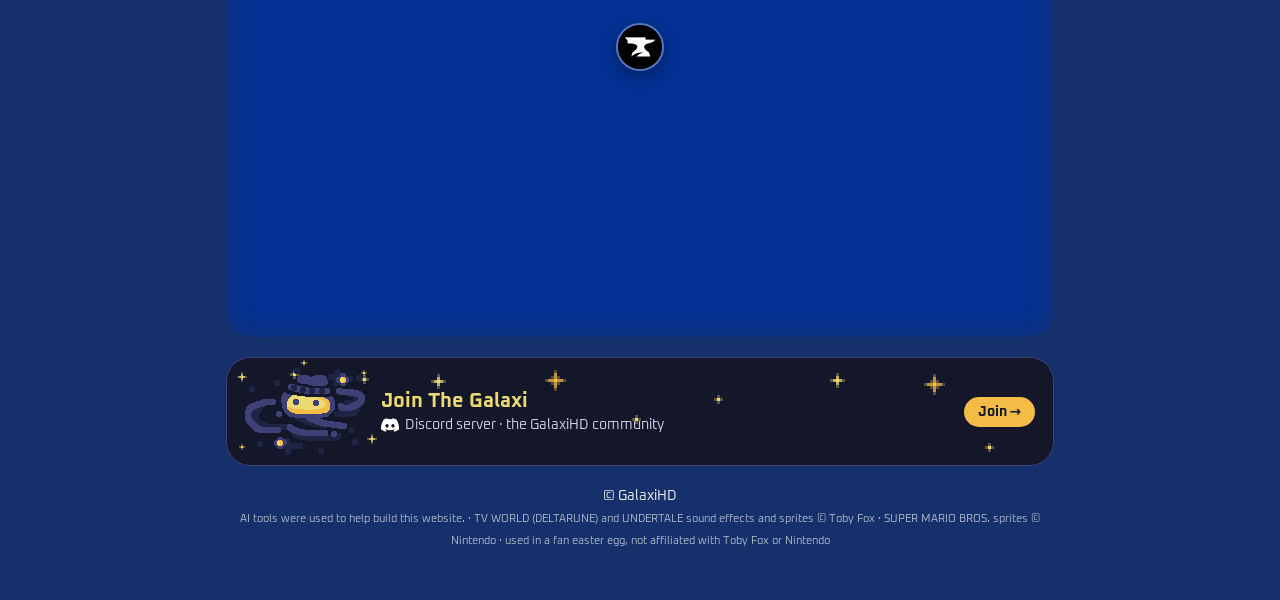
==== commit 4107ffdc: "Egg: UNDERTALE fundamentals 1:1, redesigned attacks, crash/SANS event, tic-tac-toe first to 3/4/5; v" ====
--- a/index.html
+++ b/index.html
@@ -14,7 +14,7 @@
 <link rel="preconnect" href="https://fonts.googleapis.com">
 <link rel="preconnect" href="https://fonts.gstatic.com" crossorigin>
 <link href="https://fonts.googleapis.com/css2?family=Oxanium:wght@400;700&display=swap" rel="stylesheet">
-<link rel="stylesheet" href="style.css?v=202610091715">
+<link rel="stylesheet" href="style.css?v=202610122222">
 </head>
 <body>
 <header class="top" id="top">
@@ -124,6 +124,6 @@
 
 <svg width="0" height="0" style="position:absolute" aria-hidden="true"><symbol id="i-cf" viewBox="0 0 24 24"><path fill="currentColor" d="M18.326 9.2145S23.2261 8.4418 24 6.1882h-7.5066V4.4H0l2.0318 2.3576V9.173s5.1267-.2665 7.1098 1.2372c2.7146 2.516-3.053 5.917-3.053 5.917L5.0995 19.6c1.5465-1.4726 4.494-3.3775 9.8983-3.2857-2.0565.65-4.1245 1.6651-5.7344 3.2857h10.9248l-1.0288-3.2726s-7.918-4.6688-.8336-7.1127z"/></symbol><symbol id="i-mr" viewBox="0 0 24 24"><path fill="currentColor" d="M12.252.004a11.78 11.768 0 0 0-8.92 3.73 11 10.999 0 0 0-2.17 3.11 11.37 11.359 0 0 0-1.16 5.169c0 1.42.17 2.5.6 3.77.24.759.77 1.899 1.17 2.529a12.3 12.298 0 0 0 8.85 5.639c.44.05 2.54.07 2.76.02.2-.04.22.1-.26-1.7l-.36-1.37-1.01-.06a8.5 8.489 0 0 1-5.18-1.8 5.34 5.34 0 0 1-1.3-1.26c0-.05.34-.28.74-.5a37.572 37.545 0 0 1 2.88-1.629c.03 0 .5.45 1.06.98l1 .97 2.07-.43 2.06-.43 1.47-1.47c.8-.8 1.48-1.5 1.48-1.52 0-.09-.42-1.63-.46-1.7-.04-.06-.2-.03-1.02.18-.53.13-1.2.3-1.45.4l-.48.15-.53.53-.53.53-.93.1-.93.07-.52-.5a2.7 2.7 0 0 1-.96-1.7l-.13-.6.43-.57c.68-.9.68-.9 1.46-1.1.4-.1.65-.2.83-.33.13-.099.65-.579 1.14-1.069l.9-.9-.7-.7-.7-.7-1.95.54c-1.07.3-1.96.53-1.97.53-.03 0-2.23 2.48-2.63 2.97l-.29.35.28 1.03c.16.56.3 1.16.31 1.34l.03.3-.34.23c-.37.23-2.22 1.3-2.84 1.63-.36.2-.37.2-.44.1-.08-.1-.23-.6-.32-1.03-.18-.86-.17-2.75.02-3.73a8.84 8.839 0 0 1 7.9-6.93c.43-.03.77-.08.78-.1.06-.17.5-2.999.47-3.039-.01-.02-.1-.02-.2-.03Zm3.68.67c-.2 0-.3.1-.37.38-.06.23-.46 2.42-.46 2.52 0 .04.1.11.22.16a8.51 8.499 0 0 1 2.99 2 8.38 8.379 0 0 1 2.16 3.449 6.9 6.9 0 0 1 .4 2.8c0 1.07 0 1.27-.1 1.73a9.37 9.369 0 0 1-1.76 3.769c-.32.4-.98 1.06-1.37 1.38-.38.32-1.54 1.1-1.7 1.14-.1.03-.1.06-.07.26.03.18.64 2.56.7 2.78l.06.06a12.07 12.058 0 0 0 7.27-9.4c.13-.77.13-2.58 0-3.4a11.96 11.948 0 0 0-5.73-8.578c-.7-.42-2.05-1.06-2.25-1.06Z"/></symbol></svg>
 <canvas id="fx" aria-hidden="true"></canvas>
-<script src="site.js?v=202610091715"></script>
+<script src="site.js?v=202610122222"></script>
 </body>
 </html>
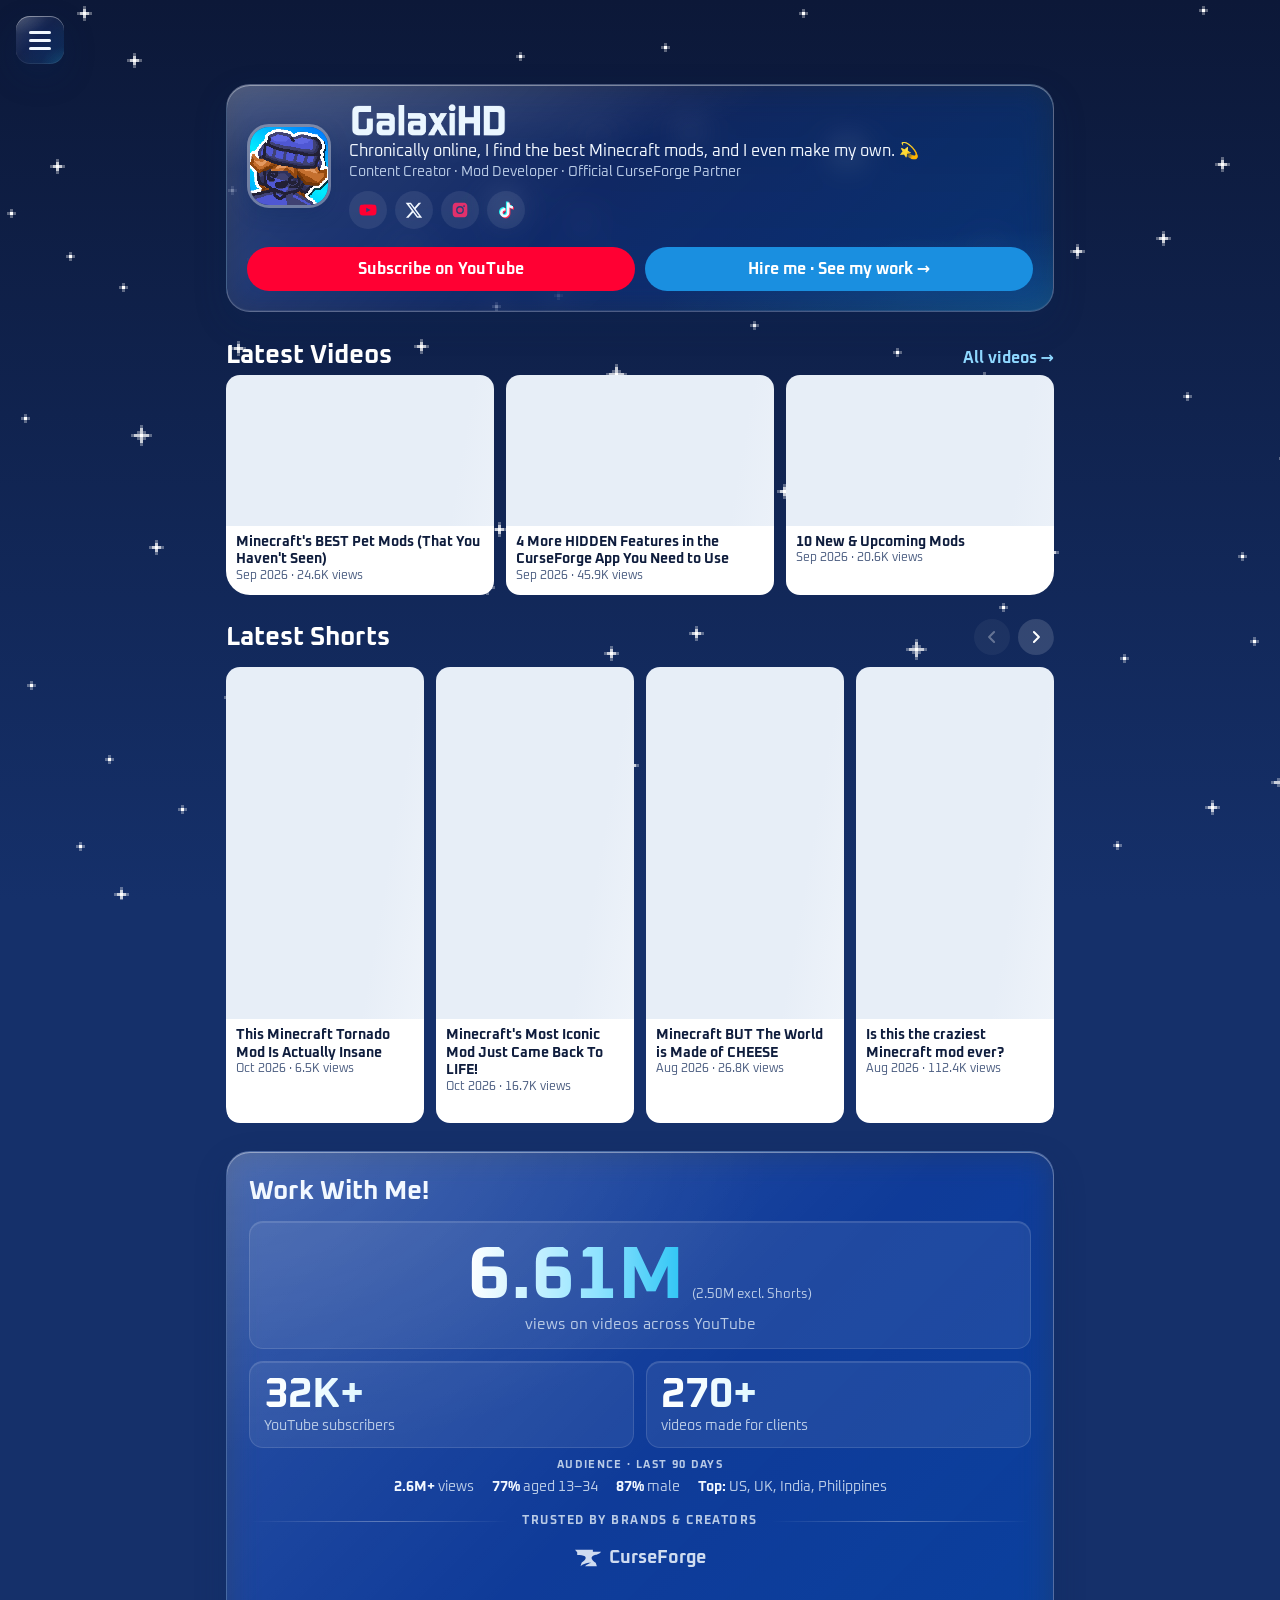
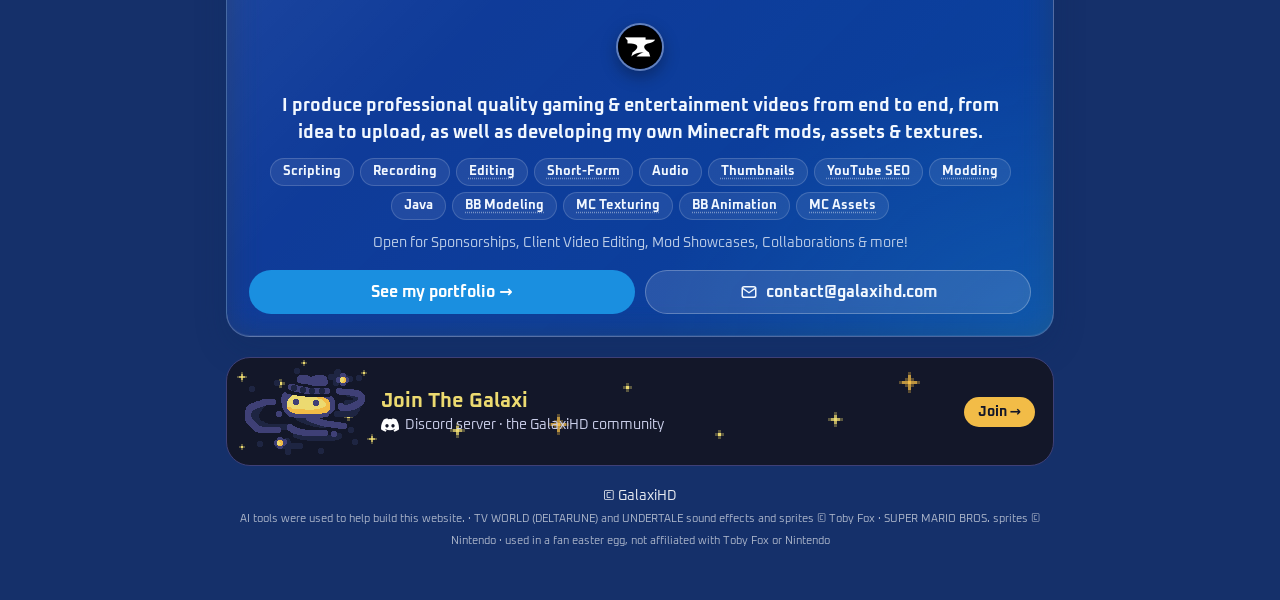
==== commit abebe9c7: "Egg: fake Game Over is the real death screen frame for frame (only the music keeps playing); UNDERTA" ====
--- a/index.html
+++ b/index.html
@@ -14,7 +14,7 @@
 <link rel="preconnect" href="https://fonts.googleapis.com">
 <link rel="preconnect" href="https://fonts.gstatic.com" crossorigin>
 <link href="https://fonts.googleapis.com/css2?family=Oxanium:wght@400;700&display=swap" rel="stylesheet">
-<link rel="stylesheet" href="style.css?v=202610122222">
+<link rel="stylesheet" href="style.css?v=202610122225">
 </head>
 <body>
 <header class="top" id="top">
@@ -124,6 +124,6 @@
 
 <svg width="0" height="0" style="position:absolute" aria-hidden="true"><symbol id="i-cf" viewBox="0 0 24 24"><path fill="currentColor" d="M18.326 9.2145S23.2261 8.4418 24 6.1882h-7.5066V4.4H0l2.0318 2.3576V9.173s5.1267-.2665 7.1098 1.2372c2.7146 2.516-3.053 5.917-3.053 5.917L5.0995 19.6c1.5465-1.4726 4.494-3.3775 9.8983-3.2857-2.0565.65-4.1245 1.6651-5.7344 3.2857h10.9248l-1.0288-3.2726s-7.918-4.6688-.8336-7.1127z"/></symbol><symbol id="i-mr" viewBox="0 0 24 24"><path fill="currentColor" d="M12.252.004a11.78 11.768 0 0 0-8.92 3.73 11 10.999 0 0 0-2.17 3.11 11.37 11.359 0 0 0-1.16 5.169c0 1.42.17 2.5.6 3.77.24.759.77 1.899 1.17 2.529a12.3 12.298 0 0 0 8.85 5.639c.44.05 2.54.07 2.76.02.2-.04.22.1-.26-1.7l-.36-1.37-1.01-.06a8.5 8.489 0 0 1-5.18-1.8 5.34 5.34 0 0 1-1.3-1.26c0-.05.34-.28.74-.5a37.572 37.545 0 0 1 2.88-1.629c.03 0 .5.45 1.06.98l1 .97 2.07-.43 2.06-.43 1.47-1.47c.8-.8 1.48-1.5 1.48-1.52 0-.09-.42-1.63-.46-1.7-.04-.06-.2-.03-1.02.18-.53.13-1.2.3-1.45.4l-.48.15-.53.53-.53.53-.93.1-.93.07-.52-.5a2.7 2.7 0 0 1-.96-1.7l-.13-.6.43-.57c.68-.9.68-.9 1.46-1.1.4-.1.65-.2.83-.33.13-.099.65-.579 1.14-1.069l.9-.9-.7-.7-.7-.7-1.95.54c-1.07.3-1.96.53-1.97.53-.03 0-2.23 2.48-2.63 2.97l-.29.35.28 1.03c.16.56.3 1.16.31 1.34l.03.3-.34.23c-.37.23-2.22 1.3-2.84 1.63-.36.2-.37.2-.44.1-.08-.1-.23-.6-.32-1.03-.18-.86-.17-2.75.02-3.73a8.84 8.839 0 0 1 7.9-6.93c.43-.03.77-.08.78-.1.06-.17.5-2.999.47-3.039-.01-.02-.1-.02-.2-.03Zm3.68.67c-.2 0-.3.1-.37.38-.06.23-.46 2.42-.46 2.52 0 .04.1.11.22.16a8.51 8.499 0 0 1 2.99 2 8.38 8.379 0 0 1 2.16 3.449 6.9 6.9 0 0 1 .4 2.8c0 1.07 0 1.27-.1 1.73a9.37 9.369 0 0 1-1.76 3.769c-.32.4-.98 1.06-1.37 1.38-.38.32-1.54 1.1-1.7 1.14-.1.03-.1.06-.07.26.03.18.64 2.56.7 2.78l.06.06a12.07 12.058 0 0 0 7.27-9.4c.13-.77.13-2.58 0-3.4a11.96 11.948 0 0 0-5.73-8.578c-.7-.42-2.05-1.06-2.25-1.06Z"/></symbol></svg>
 <canvas id="fx" aria-hidden="true"></canvas>
-<script src="site.js?v=202610122222"></script>
+<script src="site.js?v=202610122225"></script>
 </body>
 </html>
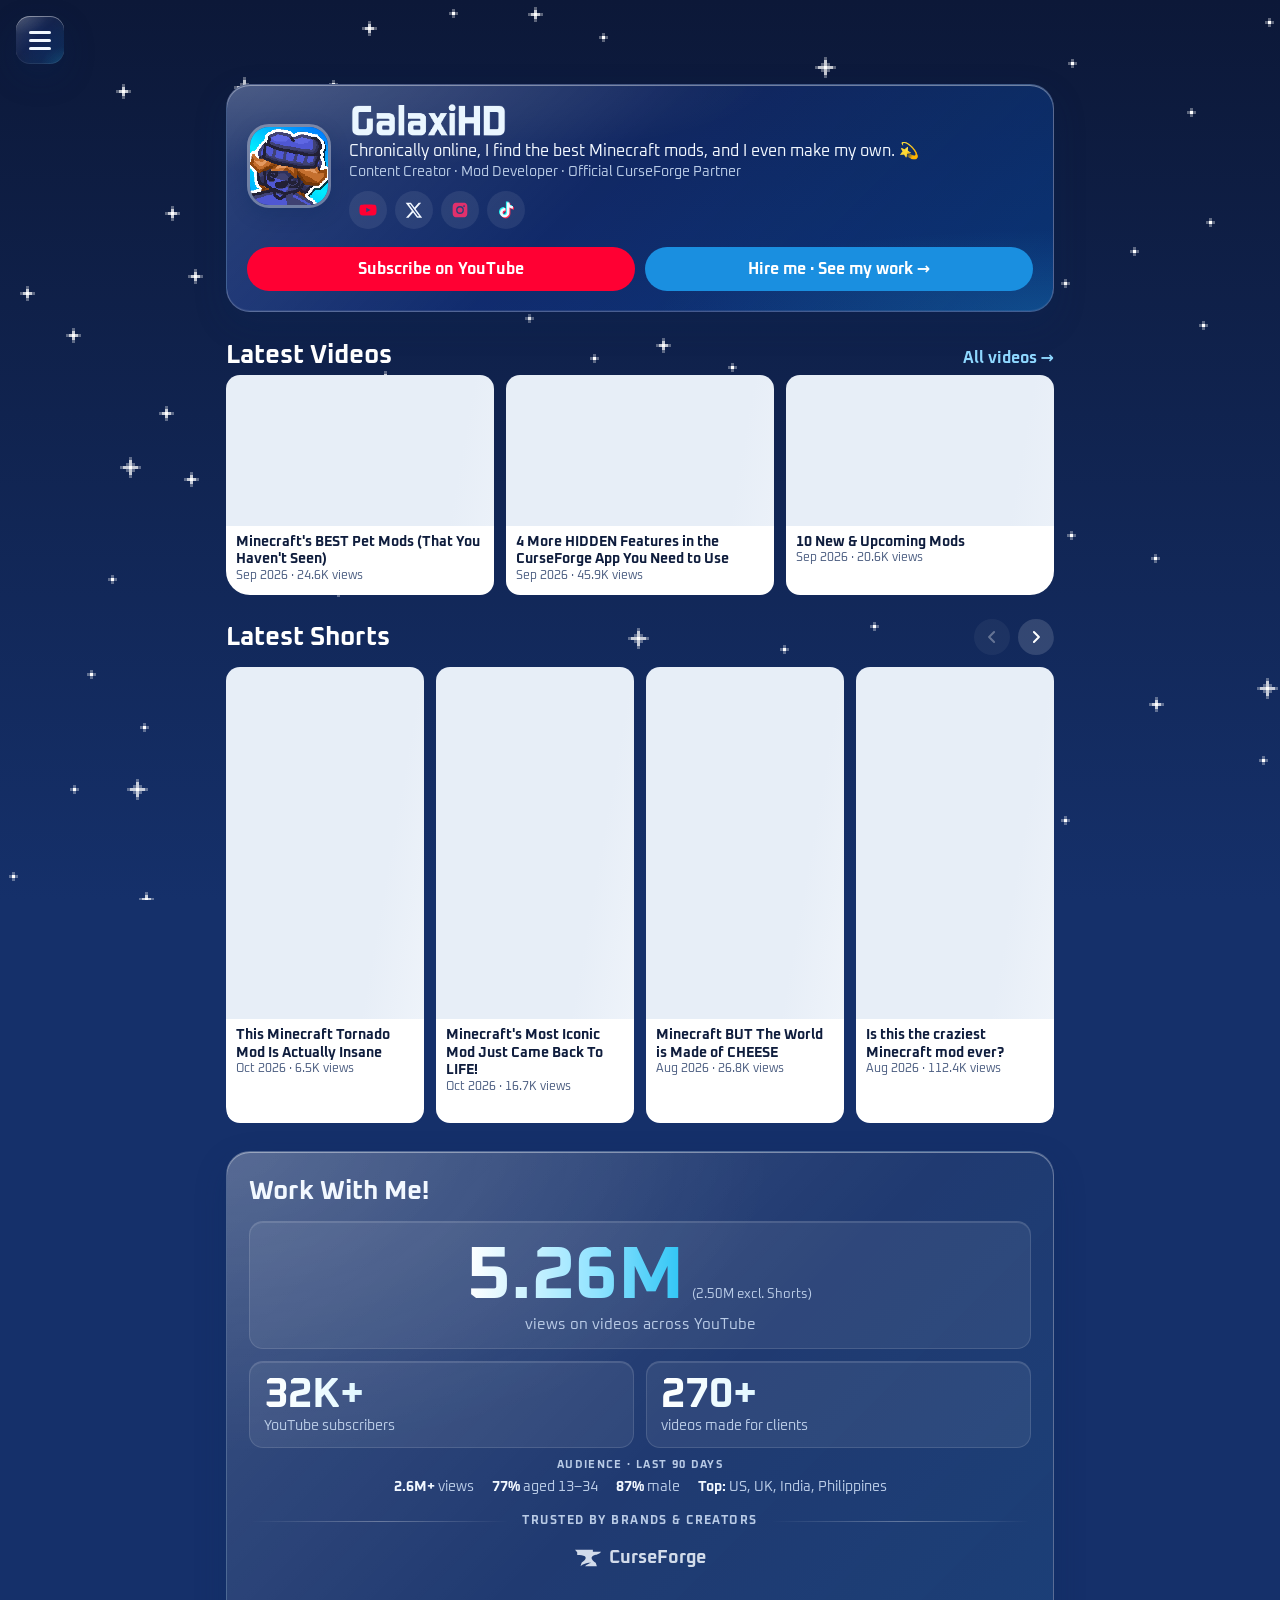
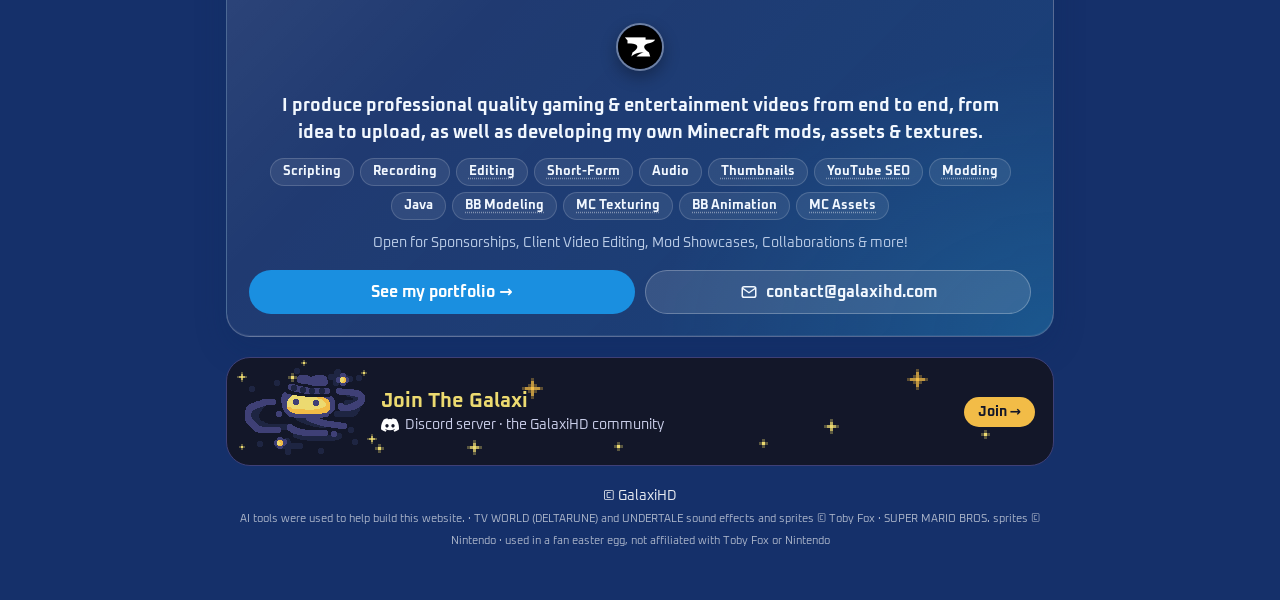
==== commit 19cc625e: "Perf: big glass cards drop live backdrop blur (fixed pre-saturated sky gradient instead); mouse ligh" ====
--- a/index.html
+++ b/index.html
@@ -14,7 +14,7 @@
 <link rel="preconnect" href="https://fonts.googleapis.com">
 <link rel="preconnect" href="https://fonts.gstatic.com" crossorigin>
 <link href="https://fonts.googleapis.com/css2?family=Oxanium:wght@400;700&display=swap" rel="stylesheet">
-<link rel="stylesheet" href="style.css?v=202610122225">
+<link rel="stylesheet" href="style.css?v=202610122252">
 </head>
 <body>
 <header class="top" id="top">
@@ -124,6 +124,6 @@
 
 <svg width="0" height="0" style="position:absolute" aria-hidden="true"><symbol id="i-cf" viewBox="0 0 24 24"><path fill="currentColor" d="M18.326 9.2145S23.2261 8.4418 24 6.1882h-7.5066V4.4H0l2.0318 2.3576V9.173s5.1267-.2665 7.1098 1.2372c2.7146 2.516-3.053 5.917-3.053 5.917L5.0995 19.6c1.5465-1.4726 4.494-3.3775 9.8983-3.2857-2.0565.65-4.1245 1.6651-5.7344 3.2857h10.9248l-1.0288-3.2726s-7.918-4.6688-.8336-7.1127z"/></symbol><symbol id="i-mr" viewBox="0 0 24 24"><path fill="currentColor" d="M12.252.004a11.78 11.768 0 0 0-8.92 3.73 11 10.999 0 0 0-2.17 3.11 11.37 11.359 0 0 0-1.16 5.169c0 1.42.17 2.5.6 3.77.24.759.77 1.899 1.17 2.529a12.3 12.298 0 0 0 8.85 5.639c.44.05 2.54.07 2.76.02.2-.04.22.1-.26-1.7l-.36-1.37-1.01-.06a8.5 8.489 0 0 1-5.18-1.8 5.34 5.34 0 0 1-1.3-1.26c0-.05.34-.28.74-.5a37.572 37.545 0 0 1 2.88-1.629c.03 0 .5.45 1.06.98l1 .97 2.07-.43 2.06-.43 1.47-1.47c.8-.8 1.48-1.5 1.48-1.52 0-.09-.42-1.63-.46-1.7-.04-.06-.2-.03-1.02.18-.53.13-1.2.3-1.45.4l-.48.15-.53.53-.53.53-.93.1-.93.07-.52-.5a2.7 2.7 0 0 1-.96-1.7l-.13-.6.43-.57c.68-.9.68-.9 1.46-1.1.4-.1.65-.2.83-.33.13-.099.65-.579 1.14-1.069l.9-.9-.7-.7-.7-.7-1.95.54c-1.07.3-1.96.53-1.97.53-.03 0-2.23 2.48-2.63 2.97l-.29.35.28 1.03c.16.56.3 1.16.31 1.34l.03.3-.34.23c-.37.23-2.22 1.3-2.84 1.63-.36.2-.37.2-.44.1-.08-.1-.23-.6-.32-1.03-.18-.86-.17-2.75.02-3.73a8.84 8.839 0 0 1 7.9-6.93c.43-.03.77-.08.78-.1.06-.17.5-2.999.47-3.039-.01-.02-.1-.02-.2-.03Zm3.68.67c-.2 0-.3.1-.37.38-.06.23-.46 2.42-.46 2.52 0 .04.1.11.22.16a8.51 8.499 0 0 1 2.99 2 8.38 8.379 0 0 1 2.16 3.449 6.9 6.9 0 0 1 .4 2.8c0 1.07 0 1.27-.1 1.73a9.37 9.369 0 0 1-1.76 3.769c-.32.4-.98 1.06-1.37 1.38-.38.32-1.54 1.1-1.7 1.14-.1.03-.1.06-.07.26.03.18.64 2.56.7 2.78l.06.06a12.07 12.058 0 0 0 7.27-9.4c.13-.77.13-2.58 0-3.4a11.96 11.948 0 0 0-5.73-8.578c-.7-.42-2.05-1.06-2.25-1.06Z"/></symbol></svg>
 <canvas id="fx" aria-hidden="true"></canvas>
-<script src="site.js?v=202610122225"></script>
+<script src="site.js?v=202610122252"></script>
 </body>
 </html>
--- a/style.css
+++ b/style.css
@@ -14,6 +14,7 @@
     --blurple: #5865f2;
     --sk1: #e7eef7;
     --sk2: #f6f9fd;
+    --glass1: #04184f; --glass2: #033194; /* --bg1/--bg2 through saturate(170%): what the frosted glass used to show */
   }
   @media (prefers-color-scheme: dark) {
     :root {
@@ -30,6 +31,7 @@
       --soft: #1c3a66;
       --sk1: #1a3358;
       --sk2: #24436f;
+      --glass1: #010b2a; --glass2: #011d5a;
     }
   }
   * { box-sizing: border-box; }
@@ -126,11 +128,14 @@
   .glass {
     --text: #f2f8ff; --muted: #b9cbe6; --soft: rgba(255, 255, 255, .08);
     position: relative; isolation: isolate; color: var(--text);
-    background: linear-gradient(135deg, rgba(255, 255, 255, .17), rgba(255, 255, 255, .05) 45%, rgba(46, 197, 245, .12));
-    -webkit-backdrop-filter: blur(16px) saturate(170%); backdrop-filter: blur(16px) saturate(170%);
+    --glass: linear-gradient(135deg, rgba(255, 255, 255, .17), rgba(255, 255, 255, .05) 45%, rgba(46, 197, 245, .12));
+    /* no backdrop-filter on the big cards: blurring a sky of twinkling stars re-blurs every frame (Firefox/Zen, software rendering).
+       They only ever sit on the sky, so a fixed copy of the sky gradient (pre-saturated) looks the same for free */
+    background: var(--glass), linear-gradient(180deg, var(--glass1), var(--glass2)) fixed;
     border: 1px solid rgba(255, 255, 255, .22);
     box-shadow: var(--shadow), inset 0 1px 0 rgba(255, 255, 255, .4), inset 0 -1px 0 rgba(255, 255, 255, .08);
   }
+  .top .glass { background: var(--glass); -webkit-backdrop-filter: blur(16px) saturate(170%); backdrop-filter: blur(16px) saturate(170%); } /* the menu floats over content, so it keeps real frost (small, cheap) */
   .glass .avatar { border-color: rgba(255, 255, 255, .35); }
   .glass .social.x svg, .glass .social.tt svg { color: var(--text); } /* black logos vanish on glass */
   .glass::before { /* soft light catching the top-left edge */
@@ -143,11 +148,14 @@
   .work .cta-mail { background: rgba(255, 255, 255, .12); border: 1px solid rgba(255, 255, 255, .25); transition: transform .15s ease, background .25s ease; }
   .work .cta-mail:hover { background: rgba(255, 255, 255, .2); }
   .glass { transition: border-color .3s ease, box-shadow .3s ease; }
+  @property --mx { syntax: "<length>"; inherits: false; initial-value: 300px; } /* not inherited: a mouse move restyles only the card, not everything inside it */
+  @property --my { syntax: "<length>"; inherits: false; initial-value: 300px; }
   .glass::after { /* light that follows the mouse (site.js); fades out when the mouse leaves */
     content: ""; position: absolute; left: 0; top: 0; width: 600px; height: 600px; z-index: -1; pointer-events: none;
     opacity: 0; transition: opacity .4s ease; will-change: transform; /* moved, never repainted */
+    --mx: inherit; --my: inherit; /* the one place that reads them */
     background: radial-gradient(circle, rgba(255, 255, 255, .16), transparent 50%);
-    transform: translate(calc(var(--mx, 300px) - 300px), calc(var(--my, 300px) - 300px));
+    transform: translate(calc(var(--mx) - 300px), calc(var(--my) - 300px));
   }
   .glass:hover::after { opacity: 1; }
   .glass:hover { border-color: rgba(143, 227, 255, .45); box-shadow: var(--shadow-hover), 0 0 40px rgba(46, 197, 245, .18), inset 0 1px 0 rgba(255, 255, 255, .45); }
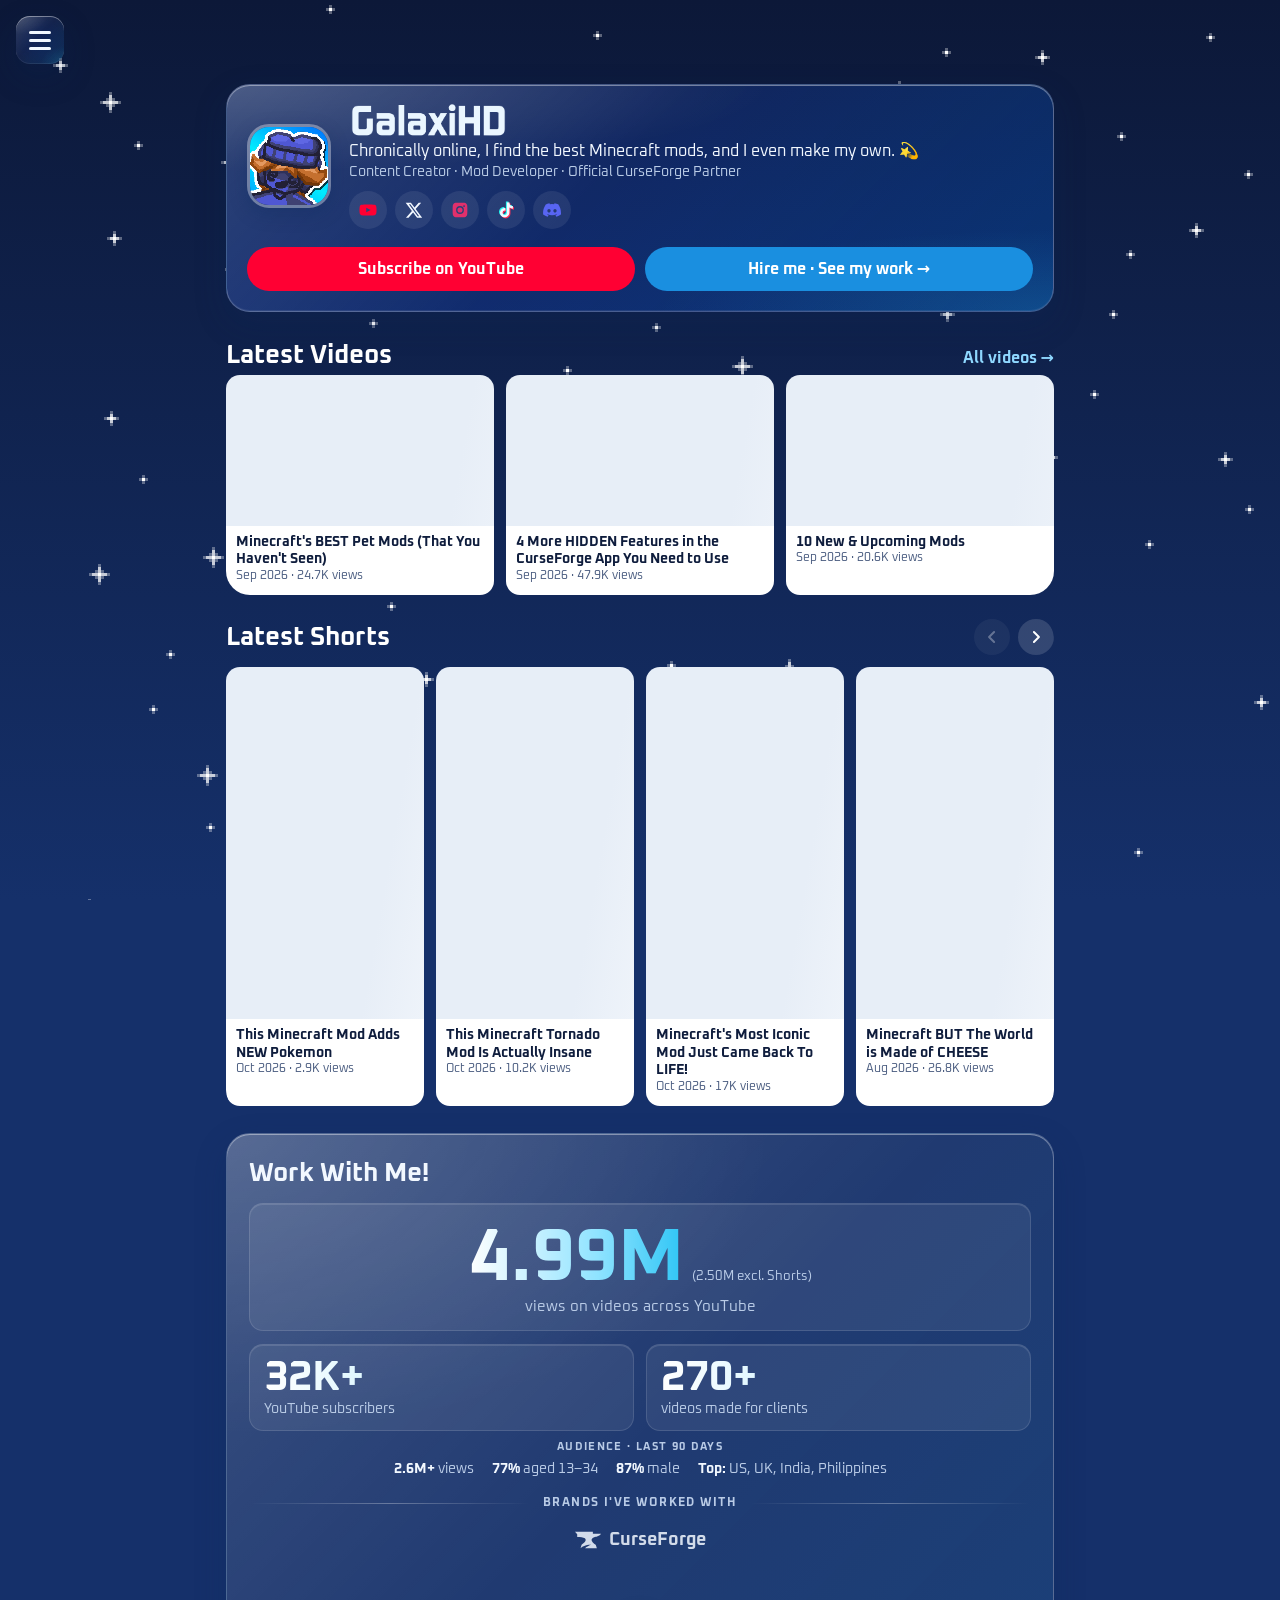
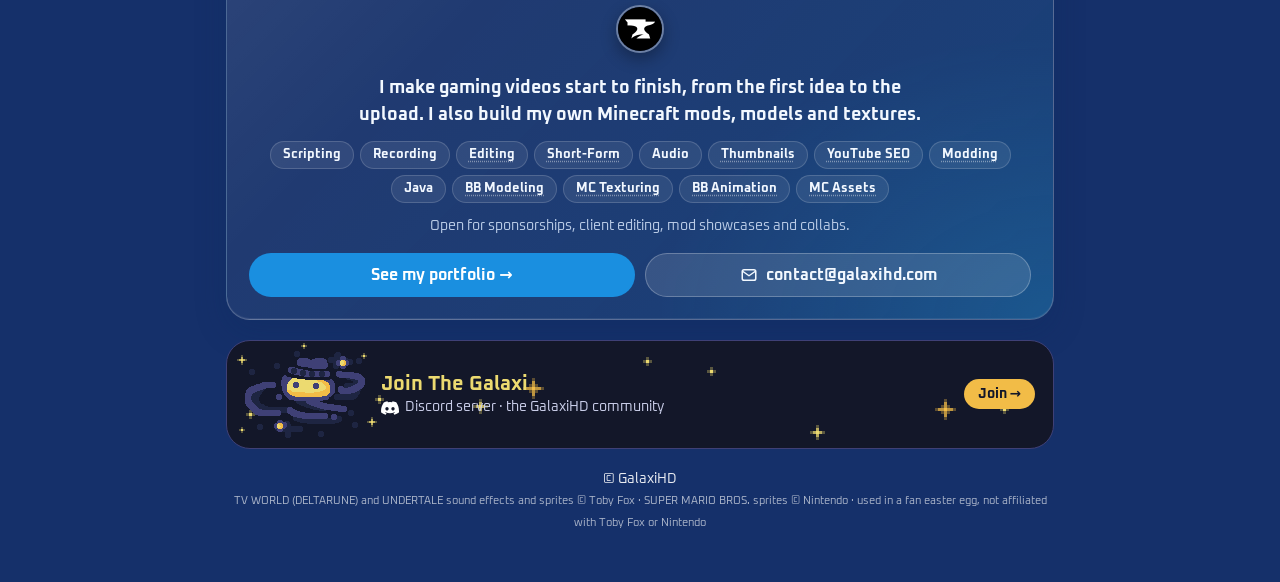
==== commit fe016aaa: "Work With Me page, Terms & Conditions, SEO pass; stop tracking dev tools - Portfolio & Hire renamed " ====
--- a/index.html
+++ b/index.html
@@ -14,7 +14,7 @@
 <link rel="preconnect" href="https://fonts.googleapis.com">
 <link rel="preconnect" href="https://fonts.gstatic.com" crossorigin>
 <link href="https://fonts.googleapis.com/css2?family=Oxanium:wght@400;700&display=swap" rel="stylesheet">
-<link rel="stylesheet" href="style.css?v=202610122252">
+<link rel="stylesheet" href="style.css?v=202610142500">
 </head>
 <body>
 <header class="top" id="top">
@@ -24,9 +24,8 @@
   <a href="#top" aria-current="page"><svg viewBox="0 0 24 24" aria-hidden="true"><path d="M3 11 12 3.5l9 7.5"/><path d="M5.5 9.5V20h5v-5.5h3V20h5V9.5"/></svg>Home</a>
   <a class="sec" href="#latest">Latest Videos</a>
   <a class="sec" href="#shorts">Latest Shorts</a>
-  <a class="sec" href="#work-with-me">Work With Me</a>
   <a class="sec" href="#community">Discord</a>
-  <a href="portfolio/"><svg viewBox="0 0 24 24" aria-hidden="true"><rect x="3" y="7" width="18" height="13" rx="2.5"/><path d="M8.5 7V5.5a2 2 0 0 1 2-2h3a2 2 0 0 1 2 2V7M3 12.5h18"/></svg>Portfolio</a>
+  <a href="hire/"><svg viewBox="0 0 24 24" aria-hidden="true"><rect x="3" y="7" width="18" height="13" rx="2.5"/><path d="M8.5 7V5.5a2 2 0 0 1 2-2h3a2 2 0 0 1 2 2V7M3 12.5h18"/></svg>Work With Me</a>
   <a href="fanart/"><svg viewBox="0 0 24 24" aria-hidden="true"><path d="M12 3a9 9 0 1 0 0 18c1.2 0 1.6-.8 1.6-1.6 0-.9-.8-1.3-.8-2.1 0-.9.7-1.6 1.6-1.6H17a4 4 0 0 0 4-4C21 6.8 17 3 12 3Z"/><circle cx="7.5" cy="11" r="1.2"/><circle cx="10.5" cy="7.2" r="1.2"/><circle cx="15" cy="7.5" r="1.2"/></svg>Fanart</a>
 </nav>
 <main>
@@ -43,19 +42,20 @@
         <a class="social x" href="https://x.com/GalaxiHDLIVE" aria-label="X" title="X"><svg viewBox="0 0 24 24" aria-hidden="true"><path fill="currentColor" d="M18.2 2.3h3.4l-7.4 8.4 8.7 11.5h-6.8l-5.3-7-6.1 7H1.3l7.9-9L.9 2.3h7l4.8 6.3 5.5-6.3Zm-1.2 17.9h1.9L7.1 4.2H5.1L17 20.2Z"/></svg></a>
         <a class="social ig" href="https://www.instagram.com/galaxihd/" aria-label="Instagram" title="Instagram"><svg viewBox="0 0 24 24" aria-hidden="true"><path fill="currentColor" d="M12 2.2c3.2 0 3.6 0 4.8.1 1.2.1 1.8.2 2.2.4.6.2 1 .5 1.4.9.4.4.7.9.9 1.4.2.4.4 1 .4 2.2.1 1.3.1 1.6.1 4.8s0 3.6-.1 4.8c-.1 1.2-.2 1.8-.4 2.2-.2.6-.5 1-.9 1.4-.4.4-.9.7-1.4.9-.4.2-1 .4-2.2.4-1.3.1-1.6.1-4.8.1s-3.6 0-4.8-.1c-1.2-.1-1.8-.2-2.2-.4-.6-.2-1-.5-1.4-.9-.4-.4-.7-.9-.9-1.4-.2-.4-.4-1-.4-2.2C2.2 15.6 2.2 15.2 2.2 12s0-3.6.1-4.8c.1-1.2.2-1.8.4-2.2.2-.6.5-1 .9-1.4.4-.4.9-.7 1.4-.9.4-.2 1-.4 2.2-.4C8.4 2.2 8.8 2.2 12 2.2Zm0 4.6a5.2 5.2 0 1 0 0 10.4 5.2 5.2 0 0 0 0-10.4Zm0 8.6a3.4 3.4 0 1 1 0-6.8 3.4 3.4 0 0 1 0 6.8Zm5.4-9.8a1.2 1.2 0 1 0 0 2.4 1.2 1.2 0 0 0 0-2.4Z"/></svg></a>
         <a class="social tt" href="https://www.tiktok.com/@galaxitiktok" aria-label="TikTok" title="TikTok"><svg viewBox="0 0 24 24" aria-hidden="true"><path fill="currentColor" d="M16.6 2h-3.4v13.6a2.9 2.9 0 1 1-2.9-2.9c.3 0 .6 0 .9.1V9.3a6.3 6.3 0 1 0 5.4 6.3V8.7a8 8 0 0 0 4.6 1.5V6.8a4.7 4.7 0 0 1-4.6-4.8Z"/></svg></a>
+        <a class="social dc" href="https://discord.gg/hn5hDpAbx8" aria-label="Discord" title="Discord"><svg viewBox="0 0 24 24" aria-hidden="true"><path fill="currentColor" d="M20.3 4.4A19.8 19.8 0 0 0 15.4 3l-.6 1.3a18.4 18.4 0 0 0-5.6 0L8.6 3a19.7 19.7 0 0 0-4.9 1.5C.6 9.1-.3 13.6.2 18.1a19.9 19.9 0 0 0 6 3l1.3-2a12.9 12.9 0 0 1-2-1l.5-.4a14.2 14.2 0 0 0 12.1 0l.5.4c-.6.4-1.3.7-2 1l1.3 2a19.8 19.8 0 0 0 6-3c.5-5.2-.9-9.7-3.6-13.7ZM8 15.3c-1.2 0-2.2-1.1-2.2-2.4S6.8 10.5 8 10.5s2.2 1.1 2.2 2.4-1 2.4-2.2 2.4Zm8 0c-1.2 0-2.2-1.1-2.2-2.4s1-2.4 2.2-2.4 2.2 1.1 2.2 2.4-1 2.4-2.2 2.4Z"/></svg></a>
       </nav>
       </div>
     </div>
     <div class="cta">
       <a class="pill cta-fan" href="https://www.youtube.com/@GalaxiHD?sub_confirmation=1">Subscribe on YouTube</a>
-      <a class="pill cta-hire" href="portfolio/">Hire me · See my work →</a>
+      <a class="pill cta-hire" href="hire/">Hire me · See my work →</a>
     </div>
   </section>
 
   <section class="card section" id="latest" aria-labelledby="latest-h">
     <div class="section-head">
       <h2 id="latest-h">Latest Videos</h2>
-      <a class="text-link" href="portfolio/">All videos →</a>
+      <a class="text-link" href="hire/">All videos →</a>
     </div>
     <div class="grid" data-src="videos.json, clients.json" data-show="3" data-limit="4" data-expand="false"></div>
   </section>
@@ -86,29 +86,29 @@
       <ul><li><b>2.6M+</b> views</li><li><b>77%</b> aged 13–34</li><li><b>87%</b> male</li><li><b>Top:</b> US, UK, India, Philippines</li></ul>
     </div>
     <div class="brands">
-      <p class="brands-h"><span>Trusted By Brands &amp; Creators</span></p>
+      <p class="brands-h"><span>Brands I've Worked With</span></p>
       <!-- add a <li><a href="brand site"> per brand; the row turns into a looping carousel by itself once it's wider than the card (site.js) -->
       <div class="brand-track"><ul class="brand-row">
         <li><a href="https://www.curseforge.com/" target="_blank" rel="noopener"><svg aria-hidden="true"><use href="#i-cf"/></svg>CurseForge</a></li>
       </ul></div>
       <!-- creators: one <li> each, hidden while empty. site.js adds the hover tooltip (@ from the link, subs from data-subs)
            and sizes the pfp: 1x, 1.2x at 100K+, 1.5x at 1M+. data-verified adds the blue tick.
-        <li data-subs="120000" data-verified><a href="https://www.youtube.com/@handle"><img src="ASSETS/creators/handle.jpg" alt=""></a></li>
+        <li data-subs="120000" data-verified><a href="https://www.youtube.com/@handle"><img src="ASSETS/creators/handle.jpg" alt="@handle"></a></li>
       -->
       <ul class="creators">
-        <li data-subs="96200"><a href="https://www.youtube.com/@CurseForge"><img src="assets/creators/curseforge.jpg" alt=""></a></li>
+        <li data-subs="96200"><a href="https://www.youtube.com/@CurseForge"><img src="assets/creators/curseforge.jpg" alt="CurseForge"></a></li>
       </ul>
     </div>
-    <p class="lead">I produce professional quality gaming &amp; entertainment videos from end to end, from idea to upload, as well as developing my own Minecraft mods, assets &amp; textures.</p>
+    <p class="lead">I make gaming videos start to finish, from the first idea to the upload. I also build my own Minecraft mods, models and textures.</p>
     <ul class="skills" aria-label="What I do">
       <li>Scripting</li><li>Recording</li><li title="DaVinci Resolve">Editing</li><li title="Long-forms reworked into Shorts">Short-Form</li>
       <li>Audio</li><li title="Affinity Photo now, after 3+ years in Photoshop">Thumbnails</li><li title="Titles, descriptions and tags">YouTube SEO</li>
       <li title="My own mods, built in Java">Modding</li><li>Java</li><li title="Blockbench">BB Modeling</li>
       <li title="Aseprite">MC Texturing</li><li title="Blockbench">BB Animation</li><li title="Custom Minecraft assets">MC Assets</li>
     </ul>
-    <p class="open">Open for Sponsorships, Client Video Editing, Mod Showcases, Collaborations &amp; more!</p>
+    <p class="open">Open for sponsorships, client editing, mod showcases and collabs.</p>
     <div class="cta">
-      <a class="pill cta-hire" href="portfolio/">See my portfolio →</a>
+      <a class="pill cta-hire" href="hire/">See my portfolio →</a>
       <a class="pill cta-mail" href="mailto:contact@galaxihd.com"><svg viewBox="0 0 24 24" aria-hidden="true"><rect x="3" y="5" width="18" height="14" rx="2.5"/><path d="m3.5 7 8.5 6 8.5-6"/></svg>contact@galaxihd.com</a>
     </div>
   </section>
@@ -119,11 +119,11 @@
     <span class="discord-go">Join →</span>
   </a>
 
-  <footer>© GalaxiHD<br><small>AI tools were used to help build this website. · TV WORLD (DELTARUNE) and UNDERTALE sound effects and sprites © Toby Fox · SUPER MARIO BROS. sprites © Nintendo · used in a fan easter egg, not affiliated with Toby Fox or Nintendo</small></footer>
+  <footer>© GalaxiHD<br><small>TV WORLD (DELTARUNE) and UNDERTALE sound effects and sprites © Toby Fox · SUPER MARIO BROS. sprites © Nintendo · used in a fan easter egg, not affiliated with Toby Fox or Nintendo</small></footer>
 </main>
 
 <svg width="0" height="0" style="position:absolute" aria-hidden="true"><symbol id="i-cf" viewBox="0 0 24 24"><path fill="currentColor" d="M18.326 9.2145S23.2261 8.4418 24 6.1882h-7.5066V4.4H0l2.0318 2.3576V9.173s5.1267-.2665 7.1098 1.2372c2.7146 2.516-3.053 5.917-3.053 5.917L5.0995 19.6c1.5465-1.4726 4.494-3.3775 9.8983-3.2857-2.0565.65-4.1245 1.6651-5.7344 3.2857h10.9248l-1.0288-3.2726s-7.918-4.6688-.8336-7.1127z"/></symbol><symbol id="i-mr" viewBox="0 0 24 24"><path fill="currentColor" d="M12.252.004a11.78 11.768 0 0 0-8.92 3.73 11 10.999 0 0 0-2.17 3.11 11.37 11.359 0 0 0-1.16 5.169c0 1.42.17 2.5.6 3.77.24.759.77 1.899 1.17 2.529a12.3 12.298 0 0 0 8.85 5.639c.44.05 2.54.07 2.76.02.2-.04.22.1-.26-1.7l-.36-1.37-1.01-.06a8.5 8.489 0 0 1-5.18-1.8 5.34 5.34 0 0 1-1.3-1.26c0-.05.34-.28.74-.5a37.572 37.545 0 0 1 2.88-1.629c.03 0 .5.45 1.06.98l1 .97 2.07-.43 2.06-.43 1.47-1.47c.8-.8 1.48-1.5 1.48-1.52 0-.09-.42-1.63-.46-1.7-.04-.06-.2-.03-1.02.18-.53.13-1.2.3-1.45.4l-.48.15-.53.53-.53.53-.93.1-.93.07-.52-.5a2.7 2.7 0 0 1-.96-1.7l-.13-.6.43-.57c.68-.9.68-.9 1.46-1.1.4-.1.65-.2.83-.33.13-.099.65-.579 1.14-1.069l.9-.9-.7-.7-.7-.7-1.95.54c-1.07.3-1.96.53-1.97.53-.03 0-2.23 2.48-2.63 2.97l-.29.35.28 1.03c.16.56.3 1.16.31 1.34l.03.3-.34.23c-.37.23-2.22 1.3-2.84 1.63-.36.2-.37.2-.44.1-.08-.1-.23-.6-.32-1.03-.18-.86-.17-2.75.02-3.73a8.84 8.839 0 0 1 7.9-6.93c.43-.03.77-.08.78-.1.06-.17.5-2.999.47-3.039-.01-.02-.1-.02-.2-.03Zm3.68.67c-.2 0-.3.1-.37.38-.06.23-.46 2.42-.46 2.52 0 .04.1.11.22.16a8.51 8.499 0 0 1 2.99 2 8.38 8.379 0 0 1 2.16 3.449 6.9 6.9 0 0 1 .4 2.8c0 1.07 0 1.27-.1 1.73a9.37 9.369 0 0 1-1.76 3.769c-.32.4-.98 1.06-1.37 1.38-.38.32-1.54 1.1-1.7 1.14-.1.03-.1.06-.07.26.03.18.64 2.56.7 2.78l.06.06a12.07 12.058 0 0 0 7.27-9.4c.13-.77.13-2.58 0-3.4a11.96 11.948 0 0 0-5.73-8.578c-.7-.42-2.05-1.06-2.25-1.06Z"/></symbol></svg>
 <canvas id="fx" aria-hidden="true"></canvas>
-<script src="site.js?v=202610122252"></script>
+<script src="site.js?v=202610142500"></script>
 </body>
 </html>
--- a/style.css
+++ b/style.css
@@ -81,6 +81,7 @@
   .social.x  { --brand: #000; }
   .social.ig { --brand: #e1306c; --brand-bg: linear-gradient(45deg, #feda75, #fa7e1e 25%, #d62976 50%, #962fbf 75%, #4f5bd5); }
   .social.tt { --brand: #000; }
+  .social.dc { --brand: #5865f2; }
   @media (prefers-color-scheme: dark) { .social.x svg, .social.tt svg { color: var(--text); } }
   .social:hover, .social:focus-visible {
     transform: translateY(-3px); box-shadow: var(--shadow-hover);
@@ -161,6 +162,7 @@
   .glass:hover { border-color: rgba(143, 227, 255, .45); box-shadow: var(--shadow-hover), 0 0 40px rgba(46, 197, 245, .18), inset 0 1px 0 rgba(255, 255, 255, .45); }
   .work h2 { margin: 2px 0 14px; }
   .audience { margin: 10px 0 2px; text-align: center; } /* quick fit check for brands, not a stats page */
+  #contact .open { margin-top: 14px; } /* hire page: the sponsor line sits right under the audience snapshot */
   .audience-h { margin: 0 0 6px; font-size: .7rem; font-weight: 700; letter-spacing: .12em; text-transform: uppercase; color: var(--muted); }
   .audience ul { list-style: none; margin: 0; padding: 0; display: flex; flex-wrap: wrap; justify-content: center; gap: 6px 18px; font-size: .9rem; color: var(--muted); }
   .audience b { color: var(--text); }
@@ -228,7 +230,7 @@
   /* star pointer (site.js) */
   .star-cursor, .star-cursor * { cursor: none; }
   #cursor {
-    position: fixed; left: 0; top: 0; z-index: 11; pointer-events: none; opacity: 0;
+    position: fixed; left: 0; top: 0; z-index: 1000; pointer-events: none; opacity: 0; /* above everything, menus included */
     width: 32px; height: 34px; margin: -17px 0 0 -16px; image-rendering: pixelated;
     filter: drop-shadow(0 0 6px rgba(0, 211, 255, .6));
     transition: opacity .15s ease, rotate .3s ease-out, scale .15s ease; /* rotate = sway from mouse movement */
@@ -236,7 +238,7 @@
   #cursor.on { opacity: 1; }
   #cursor.hot { scale: 1.25; }
   @media (prefers-reduced-motion: reduce) { #cursor { transition: opacity .15s ease; } }
-  #fx { position: fixed; inset: 0; width: 100%; height: 100%; pointer-events: none; z-index: 10; }
+  #fx { position: fixed; inset: 0; width: 100%; height: 100%; pointer-events: none; z-index: 999; }
   footer { text-align: center; color: #fff; font-size: .85rem; line-height: 1.6; opacity: .9; }
   footer a { color: #fff; }
   footer small { font-size: .7rem; opacity: .7; }
@@ -509,6 +511,7 @@
     .work .stats { grid-template-columns: 1fr 1fr; }
     .work .big small, .work .creators, .work .lead, .work .skills, .work .audience { display: none; }
     .work .open { margin-top: 14px; }
+    #contact.work .audience { display: block; } /* hire page: the audience snapshot IS the sponsor pitch, keep it on phones */
     /* Discord card: logo left, title and line beside it, Join in the bottom-right corner (no lonely button row underneath) */
     .discord.galaxi { display: grid; grid-template-columns: auto 1fr; column-gap: 14px; row-gap: 8px; align-items: center; padding: 12px 16px; }
     .discord.galaxi .gx-logo { grid-row: span 2; }
@@ -546,3 +549,105 @@
     .panel.anim { animation: slide .2s ease-out; }
     @keyframes slide { from { opacity: 0; transform: translateX(-8px); } }
   }
+  /* ---- Portfolio & Hire page: hero promise, why, rates, process, FAQ ---- */
+  #home, #why, #rates, #faq { --hire: #1a8fe0; } /* one bright blue in both themes: --sky-deep goes near-black in dark mode */
+  .hire-hero .cta-hire { background: var(--hire); }
+  .hire-hero > :not(.profile-mini) { margin-inline: 20px; }
+  .hire-hero .pitch { margin-block: 0 14px; font-size: clamp(1.35rem, 4.6vw, 1.75rem); font-weight: 700; line-height: 1.2; text-wrap: balance; background: linear-gradient(90deg, #fff, #8fe3ff 70%, #2ec5f5); -webkit-background-clip: text; background-clip: text; color: transparent; }
+  .proof { list-style: none; padding: 0; margin-block: 0 16px; display: grid; grid-template-columns: repeat(3, 1fr); gap: 8px; }
+  .proof li { padding: 10px 12px; border-radius: 14px; background: rgba(255, 255, 255, .07); border: 1px solid rgba(255, 255, 255, .12); font-size: .8rem; color: var(--muted); }
+  .proof b { display: block; font-size: 1.15rem; color: var(--text); }
+  .hire-hero .cta { margin-bottom: 12px; }
+  .cta-ghost { background: rgba(255, 255, 255, .12); border: 1px solid rgba(255, 255, 255, .25); }
+  .avail { display: flex; align-items: center; justify-content: center; gap: 8px; margin-block: 0 18px; font-size: .82rem; color: var(--muted); text-align: center; }
+  .avail .dot { width: 8px; height: 8px; flex: none; border-radius: 50%; background: #3ddc84; box-shadow: 0 0 0 0 rgba(61, 220, 132, .6); animation: ping 2s ease-out infinite; }
+  @keyframes ping { 70%, 100% { box-shadow: 0 0 0 8px rgba(61, 220, 132, 0); } }
+  @media (prefers-reduced-motion: reduce) { .avail .dot { animation: none; } }
+  .section .result { margin: -6px 0 14px; font-size: .92rem; }
+  /* hire page "windows": the site's own touches (star sprites, Continuum) instead of stock SaaS cards */
+  /* Continuum words: pre-rendered PNG used as a mask, so they take the text colour in any theme (font isn't web-licensed) */
+  .ct { display: inline-block; vertical-align: middle; height: 1em; aspect-ratio: var(--w); background: currentColor; -webkit-mask: var(--m) center / contain no-repeat; mask: var(--m) center / contain no-repeat; }
+  .why { list-style: none; padding: 0; margin: 0; display: grid; gap: 16px 28px; }
+  .why li { position: relative; padding-left: 26px; color: var(--muted); font-size: .9rem; line-height: 1.45; }
+  .why li::before { content: ""; position: absolute; left: 0; top: 4px; width: 14px; height: 14px; background: url(assets/discord/star-m-gold.png) center / contain no-repeat; image-rendering: pixelated; }
+  .why b { display: block; font-size: 1rem; color: var(--text); }
+  .incl { margin: 0 0 18px; color: var(--muted); font-size: .9rem; line-height: 1.5; max-width: 86ch; } /* 2 lines at desktop for the ~163-char line */
+  .tiers { display: grid; gap: 12px; align-items: stretch; }
+  .tier { display: flex; flex-direction: column; padding: 18px 18px 16px; border-radius: 16px; background: var(--soft); }
+  .tier h3 { margin: 0; font-size: 1rem; }
+  .tier .price { margin: 8px 0 10px; line-height: 1; }
+  .tier .price .ct { display: block; height: 2.1rem; }
+  .tier .price small { display: block; margin-top: 6px; font-size: .78rem; line-height: 1.3; color: var(--muted); }
+  .tier ul { list-style: none; margin: 0 0 16px; padding: 0; color: var(--muted); font-size: .88rem; line-height: 1.6; flex: 1; }
+  .tier ul li::before { content: "› "; font-weight: 700; color: var(--hire); }
+  .tier ul b { color: var(--text); }
+  .tier-go { background: var(--card); color: var(--text); box-shadow: inset 0 0 0 2px var(--hire); }
+  /* best value: a solid block, no glow, no floating badge */
+  .tier.best { --text: #fff; --muted: rgba(255, 255, 255, .82); background: var(--hire); color: #fff; }
+  .tier.best ul li::before { color: #ffd84a; }
+  .tier.best .tier-go { background: #fff; color: #0f1d3d; box-shadow: none; }
+  .tier .tag { display: flex; align-items: center; gap: 6px; margin: -4px 0 8px; color: #ffd84a; }
+  .tier .tag .ct { height: .7rem; }
+  .tier .tag img { width: 9px; height: 9px; image-rendering: pixelated; }
+  .safe { margin: 14px 0 0; text-align: center; font-size: .72rem; color: var(--muted); opacity: .75; } /* fine print */
+  .steps { list-style: none; padding: 16px 0 0; margin: 18px 0 0; display: grid; gap: 10px; counter-reset: s; border-top: 1px dashed color-mix(in srgb, var(--muted) 45%, transparent); }
+  .steps li { counter-increment: s; display: grid; grid-template-columns: 26px 1fr; column-gap: 6px; color: var(--muted); font-size: .85rem; line-height: 1.35; }
+  .steps li::before { content: ""; grid-row: span 2; width: 16px; height: 22px; margin-top: 2px; background: var(--hire); -webkit-mask: var(--n) left top / contain no-repeat; mask: var(--n) left top / contain no-repeat; }
+  .steps li:nth-child(1) { --n: url(assets/ct/1.png); } .steps li:nth-child(2) { --n: url(assets/ct/2.png); } .steps li:nth-child(3) { --n: url(assets/ct/3.png); }
+  .steps b { display: block; font-size: .95rem; color: var(--text); }
+  /* FAQ: a plain divided list, not a stack of boxes */
+  .terms { margin: 12px 0 18px; max-height: min(60vh, calc(100dvh - 250px)); min-height: 120px; overflow-y: auto; color: var(--muted); font-size: .85rem; line-height: 1.55; }
+  .terms p { margin: 0 0 10px; }
+  .terms ol { margin: 0; padding-left: 24px; display: grid; gap: 8px; }
+  .terms li::marker { color: var(--hire); font-weight: 700; }
+  .terms b { color: var(--text); }
+  .faq { display: grid; }
+  .faq details { border-top: 1px solid color-mix(in srgb, var(--muted) 30%, transparent); }
+  .faq details:last-child { border-bottom: 1px solid color-mix(in srgb, var(--muted) 30%, transparent); }
+  .faq summary { cursor: pointer; padding: 14px 2px; font-weight: 700; font-size: .95rem; list-style: none; display: flex; align-items: baseline; justify-content: space-between; gap: 12px; transition: color .2s ease; }
+  .faq summary::-webkit-details-marker { display: none; }
+  .faq summary:hover, .faq details[open] summary { color: var(--hire); }
+  .faq summary:focus-visible { outline: 3px solid var(--hire); outline-offset: 2px; }
+  .faq summary::after { content: ""; flex: none; width: 7px; height: 7px; margin-right: 4px; border: solid var(--hire); border-width: 0 2px 2px 0; transform: translateY(-3px) rotate(45deg); transition: transform .3s ease; } /* chevron: down when shut, up when open */
+  .faq details[open] summary::after { transform: translateY(1px) rotate(-135deg); }
+  .faq details p { margin: 0; padding: 0 2px 16px; color: var(--muted); font-size: .9rem; line-height: 1.55; max-width: 62ch; }
+  .faq details p:not(:last-child) { padding-bottom: 8px; } /* multi-part answers read as one block */
+  .faq details::details-content { block-size: 0; overflow: hidden; transition: block-size .3s ease, content-visibility .3s allow-discrete; }
+  .faq details[open]::details-content { block-size: auto; }
+  .faq { interpolate-size: allow-keywords; }
+  @media (prefers-reduced-motion: reduce) { .faq details::details-content { transition: none; } }
+  @media (min-width: 700px) {
+    .why { grid-template-columns: 1fr 1fr; }
+    .tiers { grid-template-columns: 1fr 1fr 1fr; }
+    .steps { grid-template-columns: repeat(3, 1fr); }
+  }
+  @media (max-width: 560px) { .proof { grid-template-columns: 1fr; } .proof li { display: flex; gap: 8px; align-items: baseline; } .proof b { display: inline; } }
+  /* hire: booking dialog (add-ons -> pre-written email) */
+  #terms.book { width: min(560px, calc(100% - 32px)); }
+  #terms .cta { display: flex; }
+  #terms .pill { flex: 1; border: 0; font: inherit; font-weight: 700; color: #fff; cursor: pointer; } /* a <button>, so drop the browser bevel to match the Write my email link */
+  #terms .pill:disabled { opacity: .45; cursor: not-allowed; transform: none; filter: none; }
+  #terms .agree { margin-bottom: 14px; }
+  .book { width: min(440px, calc(100% - 32px)); padding: 22px; border: 0; color: var(--text); --hire: #1a8fe0; }
+  .book::backdrop { background: rgba(4, 10, 30, .6); }
+  .book h3 { margin: 0; font-size: 1.3rem; }
+  .book-base { margin: 2px 0 16px; color: var(--muted); font-size: .9rem; }
+  .book fieldset { margin: 0; padding: 0; border: 0; display: grid; gap: 8px; }
+  .book legend { margin-bottom: 8px; font-size: .8rem; font-weight: 700; color: var(--muted); }
+  .book label { display: flex; align-items: center; gap: 10px; padding: 11px 12px; border-radius: 12px; background: var(--soft); font-size: .9rem; cursor: pointer; }
+  .book label[hidden] { display: none; }
+  .book label span { flex: 1; }
+  .book label small { color: var(--muted); white-space: nowrap; }
+  .book input { width: 18px; height: 18px; accent-color: var(--hire); flex: none; }
+  .book .len { flex-wrap: wrap; cursor: default; }
+  .book .len input { width: 100%; height: auto; margin: 4px 0 0; cursor: pointer; }
+  .book-total { display: flex; justify-content: space-between; align-items: baseline; margin: 16px 0 4px; font-size: .9rem; color: var(--muted); }
+  .book-total b { font-size: 1.4rem; color: var(--text); }
+  .book-note { margin: 0 0 16px; font-size: .75rem; color: var(--muted); }
+  .book .cta-ghost { background: var(--soft); color: var(--text); border: 0; font: inherit; font-weight: 700; cursor: pointer; }
+  .book .cta-hire { background: var(--hire); }
+  .book-copy { display: block; margin: 12px auto 0; padding: 4px; border: 0; background: none; font: inherit; font-size: .78rem; color: var(--muted); text-decoration: underline; text-underline-offset: 3px; cursor: pointer; }
+  .book-copy:hover { color: var(--text); }
+  .book { max-height: calc(100dvh - 24px); overflow-y: auto; } /* short screens: the popup scrolls instead of clipping */
+  .book-foot { position: sticky; bottom: -22px; margin: 0 -22px -22px; padding: 2px 22px 18px; background: var(--card); } /* total, buttons and the Terms line always stay in view */
+  .book-agree { margin: 8px 0 0; text-align: center; font-size: .75rem; color: var(--muted); }
